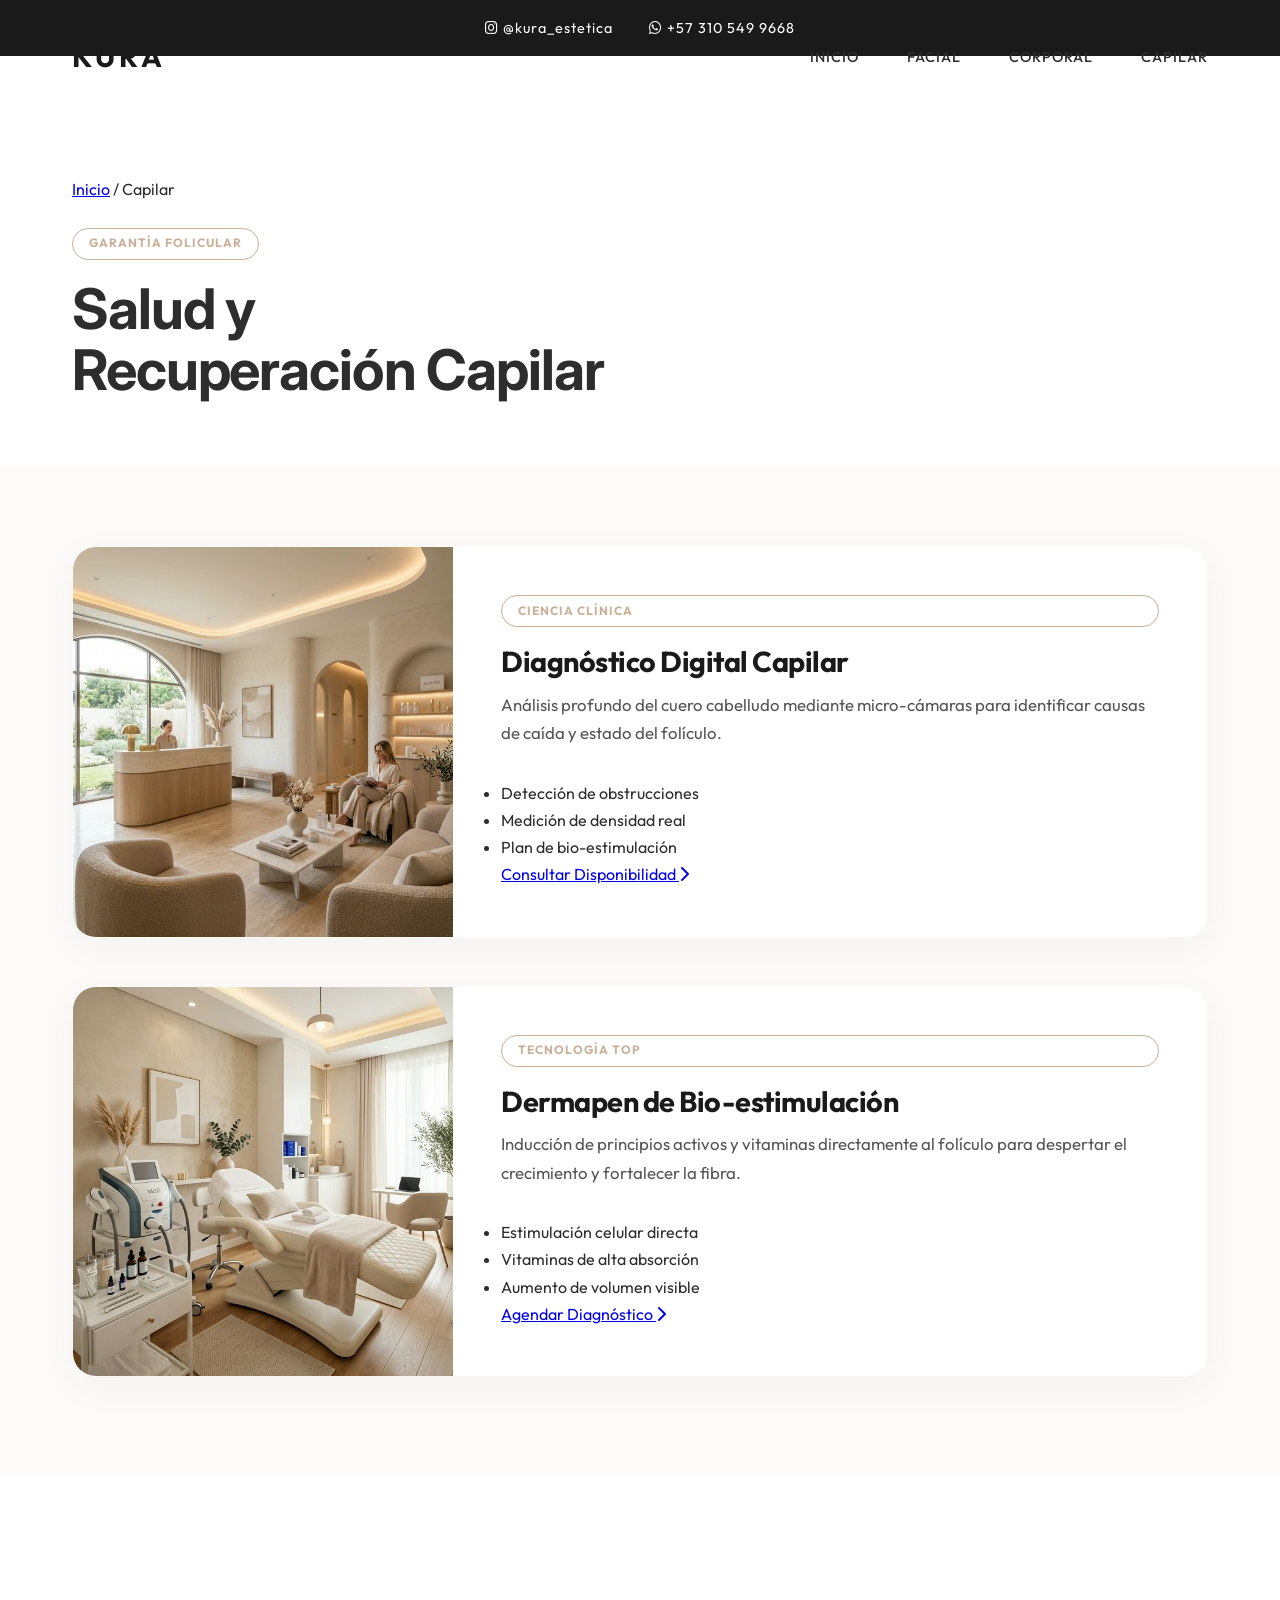
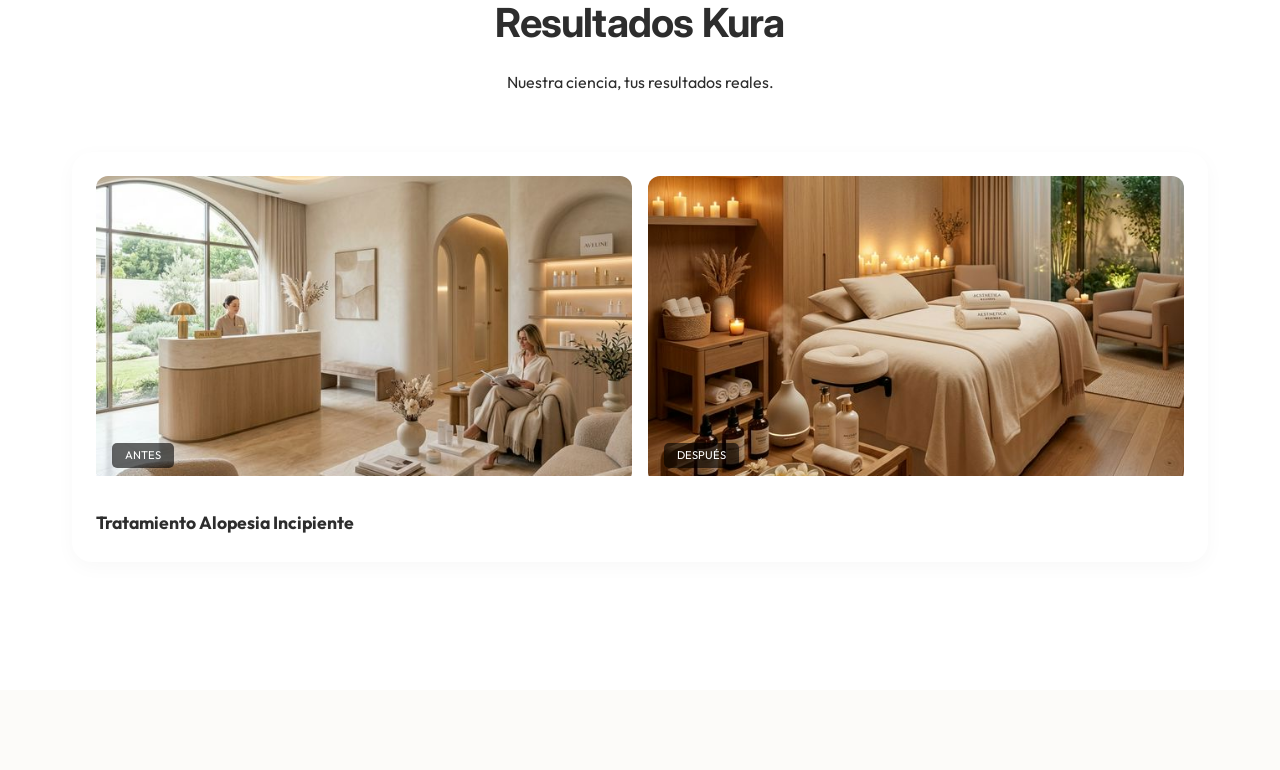
==== capilar.html @ d0b1ed59 "Link n8n webhook and clean up remaining phone numbers" ====
<!DOCTYPE html>
<html lang="es">
<head>
    <meta charset="UTF-8">
    <meta name="viewport" content="width=device-width, initial-scale=1.0">
    <title>Salud Capilar | Kura Estética Especializada</title>
    <link rel="stylesheet" href="style.css">
    <link rel="stylesheet" href="https://cdnjs.cloudflare.com/ajax/libs/font-awesome/6.4.0/css/all.min.css">
    <link href="https://fonts.googleapis.com/css2?family=Inter:wght@300;400;600;700&family=Outfit:wght@300;400;600;700&display=swap" rel="stylesheet">
</head>
<body style="background-color: #fcfbf9; padding-bottom: 80px;">

    <!-- Canales Digitales Social Bar -->
    <div class="social-bar">
        <div class="container">
            <a href="#"><i class="fab fa-instagram"></i> @kura_estetica</a>
            <a href="https://wa.me/573105499668"><i class="fab fa-whatsapp"></i> +57 310 549 9668</a>
        </div>
    </div>

    <!-- Header -->
    <header id="header">
        <div class="container">
            <nav>
                <a href="index.html" class="logo">KURA</a>
                <ul class="nav-links">
                    <li><a href="index.html">Inicio</a></li>
                    <li><a href="facial.html">Facial</a></li>
                    <li><a href="corporal.html">Corporal</a></li>
                    <li><a href="capilar.html" class="active">Capilar</a></li>
                </ul>
            </nav>
        </div>
    </header>

    <!-- Hero Compact -->
    <section class="hero-service" style="padding: 120px 0 40px; background: white;">
        <div class="container">
            <div class="breadcrumbs">
                <a href="index.html">Inicio</a> <span>/</span> Capilar
            </div>
            <div class="reveal" style="margin-top: 1.5rem;">
                <span class="expert-tag">Garantía Folicular</span>
                <h1>Salud y <br><span>Recuperación Capilar</span></h1>
            </div>
        </div>
    </section>

    <!-- Modern Card Grid v4 -->
    <section style="padding-top: 2rem;">
        <div class="container">
            <div class="treatment-grid">
                
                <!-- Treatment 1 -->
                <div class="treatment-card-v4 reveal">
                    <div class="card-img-side">
                        <img src="hero.png" alt="Diagnóstico Digital">
                    </div>
                    <div class="card-info-side">
                        <span class="expert-tag">Ciencia Clínica</span>
                        <h4>Diagnóstico Digital Capilar</h4>
                        <p>Análisis profundo del cuero cabelludo mediante micro-cámaras para identificar causas de caída y estado del folículo.</p>
                        <ul class="treatment-features">
                            <li>Detección de obstrucciones</li>
                            <li>Medición de densidad real</li>
                            <li>Plan de bio-estimulación</li>
                        </ul>
                        <div class="card-footer-v2">
                            <a href="https://wa.me/573228966569?text=Quiero%20info%20de%20Diagnóstico%20Capilar" class="btn-card-action">Consultar Disponibilidad <i class="fas fa-chevron-right"></i></a>
                        </div>
                    </div>
                </div>

                <!-- Treatment 2 -->
                <div class="treatment-card-v4 reveal">
                    <div class="card-img-side">
                        <img src="treatment.png" alt="Dermapen Capilar">
                    </div>
                    <div class="card-info-side">
                        <span class="expert-tag">Tecnología Top</span>
                        <h4>Dermapen de Bio-estimulación</h4>
                        <p>Inducción de principios activos y vitaminas directamente al folículo para despertar el crecimiento y fortalecer la fibra.</p>
                        <ul class="treatment-features">
                            <li>Estimulación celular directa</li>
                            <li>Vitaminas de alta absorción</li>
                            <li>Aumento de volumen visible</li>
                        </ul>
                        <div class="card-footer-v2">
                            <a href="https://wa.me/573105499668?text=Quiero%20info%20de%20Recuperación%20Capilar" class="btn-card-action">Agendar Diagnóstico <i class="fas fa-chevron-right"></i></a>
                        </div>
                    </div>
                </div>

            </div>
        </div>
    </section>

    <!-- Before & After Gallery -->
    <section class="ba-section">
        <div class="container">
            <div class="section-header reveal">
                <h2 class="section-title">Resultados <span>Kura</span></h2>
                <p>Nuestra ciencia, tus resultados reales.</p>
            </div>
            <div class="ba-grid">
                <div class="ba-card reveal">
                    <div class="ba-images">
                        <div class="ba-img">
                            <img src="hero.png" alt="Antes">
                            <span class="ba-label">Antes</span>
                        </div>
                        <div class="ba-img">
                            <img src="spa.png" alt="Después">
                            <span class="ba-label">Después</span>
                        </div>
                    </div>
                    <h5 style="margin-top: 1.5rem; font-size: 1.1rem;">Tratamiento Alopesia Incipiente</h5>
                </div>
            </div>
        </div>
    </section>

    <!-- Sticky Mobile Bar -->
    <div class="sticky-contact-bar">
            <a href="https://wa.me/573105499668" class="sticky-btn wa">
                <i class="fab fa-whatsapp"></i> WhatsApp
            </a>
            <a href="tel:+573105499668" class="sticky-btn call">
                <i class="fas fa-phone"></i> Llamar
            </a>
    </div>

    <script src="main.js"></script>
</body>
</html>
---- style.css ----
/* Premium Typography & Colors */
:root {
    --primary-color: #1a1a1a;
    --secondary-color: #C9B097; /* Elegant Nude */
    --secondary-light: #E5D1B8;
    --accent-color: #fcf9f6;
    --text-color: #2D2D2D;
    --text-light: #7A7A7A;
    --bg-color: #ffffff;
    --section-bg: #FAF7F2;
    --gradient: linear-gradient(135deg, #C9B097 0%, #A68B6F 100%);
    --transition: all 0.4s cubic-bezier(0.165, 0.84, 0.44, 1);
    --border-radius: 20px;
    --container-width: 1200px;
}

* {
    margin: 0;
    padding: 0;
    box-sizing: border-box;
}

html {
    scroll-behavior: smooth;
}

body {
    font-family: 'Outfit', sans-serif;
    color: var(--text-color);
    line-height: 1.7;
    background-color: var(--bg-color);
    overflow-x: hidden;
    -webkit-font-smoothing: antialiased;
}

/* Typography */
h1, h2, h3, h4 {
    font-family: 'Inter', sans-serif;
    font-weight: 700;
    line-height: 1.1;
    margin-bottom: 1.5rem;
    letter-spacing: -0.02em;
}

.container {
    max-width: var(--container-width);
    margin: 0 auto;
    padding: 0 2rem;
}

/* Header Glassmorphism */
header {
    position: fixed;
    top: 0;
    left: 0;
    width: 100%;
    z-index: 1000;
    background: transparent;
    transition: var(--transition);
    padding: 2rem 0;
}

header.scrolled {
    background: rgba(255, 255, 255, 0.8);
    backdrop-filter: blur(15px);
    padding: 1rem 0;
    box-shadow: 0 10px 30px rgba(0, 0, 0, 0.03);
}

nav {
    display: flex;
    justify-content: space-between;
    align-items: center;
}

.logo {
    font-size: 1.8rem;
    font-weight: 700;
    text-decoration: none;
    color: var(--primary-color);
    letter-spacing: 4px;
    text-transform: uppercase;
}

.nav-links {
    display: flex;
    gap: 3rem;
    list-style: none;
}

.nav-links a {
    text-decoration: none;
    color: var(--text-color);
    font-weight: 500;
    font-size: 0.9rem;
    text-transform: uppercase;
    letter-spacing: 1px;
    transition: var(--transition);
}

.nav-links a:hover {
    color: var(--secondary-color);
}

/* Premium Buttons */
.btn {
    display: inline-block;
    padding: 1.2rem 2.8rem;
    border-radius: 50px;
    text-decoration: none;
    font-weight: 600;
    transition: var(--transition);
    cursor: pointer;
    border: none;
    font-size: 0.9rem;
    text-transform: uppercase;
    letter-spacing: 1px;
}

.btn-primary {
    background: var(--primary-color);
    color: white;
    box-shadow: 0 15px 30px rgba(0,0,0,0.1);
}

.btn-primary:hover {
    transform: translateY(-5px);
    box-shadow: 0 20px 40px rgba(0,0,0,0.15);
    background: #000;
}

.btn-outline {
    background-color: transparent;
    color: white;
    border: 1px solid rgba(255,255,255,0.4);
    backdrop-filter: blur(5px);
}

.btn-outline:hover {
    background-color: white;
    color: var(--primary-color);
    transform: translateY(-5px);
}

/* Hero Section */
.hero {
    height: 100vh;
    display: flex;
    align-items: center;
    position: relative;
    background: linear-gradient(rgba(0,0,0,0.5), rgba(0,0,0,0.3)), url('hero.png');
    background-size: cover;
    background-position: center;
    color: white;
    text-align: center;
}

.hero-content {
    max-width: 1000px;
    margin: 0 auto;
}

.hero h1 {
    font-size: 5rem;
    margin-bottom: 2rem;
}

.hero h1 span {
    color: var(--secondary-color);
    font-style: italic;
    font-weight: 300;
}

.hero p {
    font-size: 1.4rem;
    margin-bottom: 3rem;
    font-weight: 300;
    max-width: 700px;
    margin-left: auto;
    margin-right: auto;
}

.hero-btns {
    display: flex;
    gap: 1.5rem;
    justify-content: center;
}

/* Sections */
section {
    padding: 140px 0;
}

.section-header {
    text-align: center;
    max-width: 700px;
    margin: 0 auto 5rem;
}

.subtitle {
    color: var(--secondary-color);
    text-transform: uppercase;
    letter-spacing: 4px;
    font-weight: 700;
    font-size: 0.8rem;
    display: block;
    margin-bottom: 1rem;
}

.section-title {
    font-size: 3rem;
    margin-bottom: 1.5rem;
}

/* Services Grid Premium */
.services-grid {
    display: grid;
    grid-template-columns: repeat(auto-fit, minmax(320px, 1fr));
    gap: 3rem;
}

.service-card {
    background: white;
    padding: 4rem 3rem;
    border-radius: var(--border-radius);
    transition: var(--transition);
    border: 1px solid rgba(0,0,0,0.03);
    text-align: center;
    position: relative;
    overflow: hidden;
}

.service-card::before {
    content: '';
    position: absolute;
    top: 0; left: 0; width: 100%; height: 4px;
    background: var(--gradient);
    opacity: 0;
    transition: var(--transition);
}

.service-card:hover {
    transform: translateY(-15px);
    box-shadow: 0 40px 80px rgba(0, 0, 0, 0.06);
}

.service-card:hover::before {
    opacity: 1;
}

.service-card i {
    font-size: 3rem;
    background: var(--gradient);
    -webkit-background-clip: text;
    background-clip: text;
    -webkit-text-fill-color: transparent;
    margin-bottom: 2rem;
    display: inline-block;
}

/* WhatsApp Float Premium */
.whatsapp-float {
    position: fixed;
    bottom: 40px;
    right: 40px;
    background: #25d366;
    color: white;
    width: 65px;
    height: 65px;
    border-radius: 50%;
    display: flex;
    justify-content: center;
    align-items: center;
    font-size: 32px;
    box-shadow: 0 20px 40px rgba(37, 211, 102, 0.4);
    z-index: 1000;
    transition: var(--transition);
    cursor: pointer;
}

.whatsapp-float:hover {
    transform: scale(1.1) rotate(10deg);
}

#whatsapp-popup {
    border: none !important;
    box-shadow: 0 30px 60px rgba(0,0,0,0.15) !important;
    animation: fadeIn 0.3s ease-out;
}

@keyframes fadeIn {
    from { opacity: 0; transform: translateY(20px); }
    to { opacity: 1; transform: translateY(0); }
}

/* Responsive */
/* Carousel Section */
.carousel-container {
    padding: 80px 0;
    overflow: hidden;
}

.carousel-track {
    display: flex;
    transition: transform 0.5s ease-in-out;
    gap: 20px;
}

.carousel-slide {
    min-width: calc(50% - 10px);
    height: 400px;
}

.carousel-slide img {
    width: 100%;
    height: 100%;
    object-fit: cover;
    border-radius: var(--border-radius);
    box-shadow: 0 10px 30px rgba(0,0,0,0.1);
}

.carousel-controls {
    display: flex;
    justify-content: center;
    gap: 1rem;
    margin-top: 2rem;
}

.carousel-btn {
    background: var(--primary-color);
    color: white;
    width: 50px;
    height: 50px;
    border-radius: 50%;
    display: flex;
    justify-content: center;
    align-items: center;
    cursor: pointer;
    transition: var(--transition);
}

.carousel-btn:hover {
    background: var(--secondary-color);
    transform: scale(1.1);
}

/* Detailed Services Expansion */
.detailed-services-list {
    margin-top: 4rem;
}

.service-detail-block {
    margin-bottom: 6rem;
}

.service-detail-header {
    display: flex;
    align-items: center;
    gap: 1.5rem;
    margin-bottom: 2rem;
}

.service-detail-header h3 {
    font-size: 2rem;
    margin-bottom: 0;
}

.service-info-grid {
    display: grid;
    grid-template-columns: repeat(auto-fit, minmax(280px, 1fr));
    gap: 2rem;
}

.info-item {
    background: white;
    padding: 2.5rem;
    border-radius: var(--border-radius);
    border: 1px solid rgba(0,0,0,0.05);
}

.info-item h4 {
    color: var(--secondary-color);
    margin-bottom: 1rem;
}

.info-item ul {
    list-style: none;
    font-size: 0.95rem;
}

.info-item ul li {
    margin-bottom: 0.8rem;
    padding-left: 1.5rem;
    position: relative;
}

.info-item ul li::before {
    content: '•';
    color: var(--secondary-color);
    position: absolute;
    left: 0;
    font-weight: bold;
}

/* Location Section */
.location-wrapper {
    display: flex;
    gap: 4rem;
    align-items: center;
    flex-wrap: wrap;
}

.map-container {
    flex: 1.5;
    min-width: 350px;
    height: 450px;
    border-radius: var(--border-radius);
    overflow: hidden;
    box-shadow: 0 20px 40px rgba(0,0,0,0.05);
}

.location-info {
    flex: 1;
    min-width: 300px;
}

.location-item {
    margin-bottom: 2.5rem;
}

.location-item i {
    font-size: 1.5rem;
    color: var(--secondary-color);
    margin-bottom: 1rem;
}

/* Premium Conversion Cards */
.services-grid {
    display: grid;
    grid-template-columns: repeat(auto-fit, minmax(300px, 1fr));
    gap: 2rem;
    margin-top: 3rem;
}

.service-card-premium {
    position: relative;
    height: 450px;
    border-radius: var(--border-radius);
    overflow: hidden;
    background-size: cover;
    background-position: center;
    display: flex;
    flex-direction: column;
    justify-content: flex-end;
    padding: 2.5rem;
    text-decoration: none;
    color: white;
    transition: var(--transition);
    box-shadow: 0 10px 30px rgba(0,0,0,0.1);
}

.service-card-premium:hover {
    transform: translateY(-10px);
    box-shadow: 0 20px 40px rgba(0,0,0,0.2);
}

.service-card-premium::before {
    content: '';
    position: absolute;
    top: 0;
    left: 0;
    width: 100%;
    height: 100%;
    background: linear-gradient(to bottom, transparent 0%, rgba(0,0,0,0.8) 100%);
    z-index: 1;
    transition: var(--transition);
}

.service-card-premium:hover::before {
    background: linear-gradient(to bottom, rgba(0,0,0,0.2) 0%, rgba(0,0,0,0.9) 100%);
}

.card-badge {
    position: absolute;
    top: 1.5rem;
    right: 1.5rem;
    background: rgba(255, 255, 255, 0.2);
    backdrop-filter: blur(10px);
    padding: 0.4rem 1rem;
    border-radius: 50px;
    font-size: 0.7rem;
    font-weight: 700;
    letter-spacing: 1px;
    z-index: 2;
    border: 1px solid rgba(255,255,255,0.3);
}

.card-content-premium {
    position: relative;
    z-index: 2;
    transition: var(--transition);
}

.card-content-premium i {
    font-size: 2.5rem;
    margin-bottom: 1.5rem;
    color: var(--secondary-color);
    display: block;
}

.card-content-premium h3 {
    font-size: 1.8rem;
    margin-bottom: 0.8rem;
    font-family: 'Outfit', sans-serif;
}

.card-content-premium p {
    font-size: 1rem;
    opacity: 0.9;
    margin-bottom: 2rem;
    line-height: 1.4;
}

.btn-card {
    display: inline-flex;
    align-items: center;
    gap: 0.5rem;
    font-weight: 600;
    font-size: 0.9rem;
    text-transform: uppercase;
    letter-spacing: 1px;
}

.btn-card i {
    font-size: 0.8rem;
    margin-bottom: 0;
    transition: var(--transition);
}

.service-card-premium:hover .btn-card i {
    transform: translateX(5px);
}

/* Expert Edition: Treatment Card V4 (Side-by-Side Professional) */
.treatment-grid {
    display: flex;
    flex-direction: column;
    gap: 3rem;
    margin-top: 3rem;
}

.treatment-card-v4 {
    display: flex;
    background: white;
    border-radius: 24px;
    overflow: hidden;
    box-shadow: 0 10px 40px rgba(0,0,0,0.04);
    transition: all 0.5s cubic-bezier(0.165, 0.84, 0.44, 1);
    min-height: 320px;
    border: 1px solid rgba(0,0,0,0.02);
}

.treatment-card-v4:hover {
    transform: scale(1.02);
    box-shadow: 0 30px 60px rgba(0,0,0,0.08);
}

.card-img-side {
    flex: 0 0 380px;
    position: relative;
    overflow: hidden;
}

.card-img-side img {
    width: 100%;
    height: 100%;
    object-fit: cover;
}

.card-info-side {
    flex: 1;
    padding: 3rem;
    display: flex;
    flex-direction: column;
    justify-content: center;
}

.card-info-side h4 {
    font-size: 1.8rem;
    margin-bottom: 0.8rem;
    color: var(--primary-color);
    font-family: 'Outfit', sans-serif;
    letter-spacing: -0.5px;
}

.card-info-side p {
    font-size: 1.05rem;
    color: #555;
    line-height: 1.7;
    margin-bottom: 2rem;
}

.expert-tag {
    display: inline-block;
    padding: 0.3rem 1rem;
    background: var(--bg-color);
    border: 1px solid var(--secondary-color);
    color: var(--secondary-color);
    border-radius: 50px;
    font-size: 0.75rem;
    font-weight: 700;
    margin-bottom: 1.2rem;
    text-transform: uppercase;
    letter-spacing: 1px;
}

/* Sticky Mobile Contact Bar */
.sticky-contact-bar {
    position: fixed;
    bottom: 0;
    left: 0;
    width: 100%;
    background: rgba(255, 255, 255, 0.95);
    backdrop-filter: blur(15px);
    display: none; /* Mobile only */
    padding: 1rem 1.5rem;
    box-shadow: 0 -5px 20px rgba(0,0,0,0.1);
    z-index: 1000;
    border-top: 1px solid rgba(0,0,0,0.05);
}

@media (max-width: 768px) {
    .sticky-contact-bar {
        display: flex;
        justify-content: space-between;
        gap: 1rem;
    }
    .treatment-card-v4 {
        flex-direction: column;
    }
    .card-img-side {
        flex: 0 0 250px;
    }
}

.sticky-btn {
    flex: 1;
    padding: 0.8rem;
    border-radius: 12px;
    text-align: center;
    text-decoration: none;
    font-weight: 700;
    font-size: 0.9rem;
    display: flex;
    align-items: center;
    justify-content: center;
    gap: 0.5rem;
}

.sticky-btn.wa {
    background: #25D366;
    color: white;
}

.sticky-btn.call {
    background: var(--primary-color);
    color: white;
}

/* Before & After Boutique Gallery */
.ba-section {
    padding: 8rem 0;
    background: var(--bg-color);
}

.ba-grid {
    display: grid;
    grid-template-columns: repeat(auto-fit, minmax(400px, 1fr));
    gap: 4rem;
}

.ba-card {
    background: white;
    padding: 1.5rem;
    border-radius: 20px;
    box-shadow: 0 5px 20px rgba(0,0,0,0.03);
}

.ba-images {
    display: flex;
    gap: 1rem;
}

.ba-img {
    flex: 1;
    position: relative;
    border-radius: 12px;
    overflow: hidden;
}

.ba-img img {
    width: 100%;
    height: 300px;
    object-fit: cover;
}

.ba-label {
    position: absolute;
    bottom: 1rem;
    left: 1rem;
    background: rgba(0,0,0,0.6);
    color: white;
    padding: 0.2rem 0.8rem;
    font-size: 0.7rem;
    border-radius: 5px;
    text-transform: uppercase;
}

/* Global Compact Refinement */
.container {
    max-width: 1200px;
}

section {
    padding: 6rem 0; /* Reduced from 8rem */
}

.section-header {
    margin-bottom: 3.5rem; /* Reduced */
}

h1 { font-size: 3.5rem; }
h2.section-title { font-size: 2.5rem; }

/* Canales Digitales Prominence */
.social-bar {
    background: var(--primary-color);
    color: white;
    padding: 1rem 0;
    text-align: center;
    font-size: 0.9rem;
    letter-spacing: 1px;
}

.social-bar a {
    color: white;
    margin: 0 1rem;
    text-decoration: none;
    transition: var(--transition);
}

.social-bar a:hover {
    color: var(--secondary-color);
}

@media (max-width: 768px) {
    .carousel-slide {
        min-width: 100%;
    }
}

/* Responsive */
@media (max-width: 768px) {
    .hero h1 { font-size: 2.5rem; }
    .nav-links { display: none; }
    .container { padding: 0 1.5rem; }
}
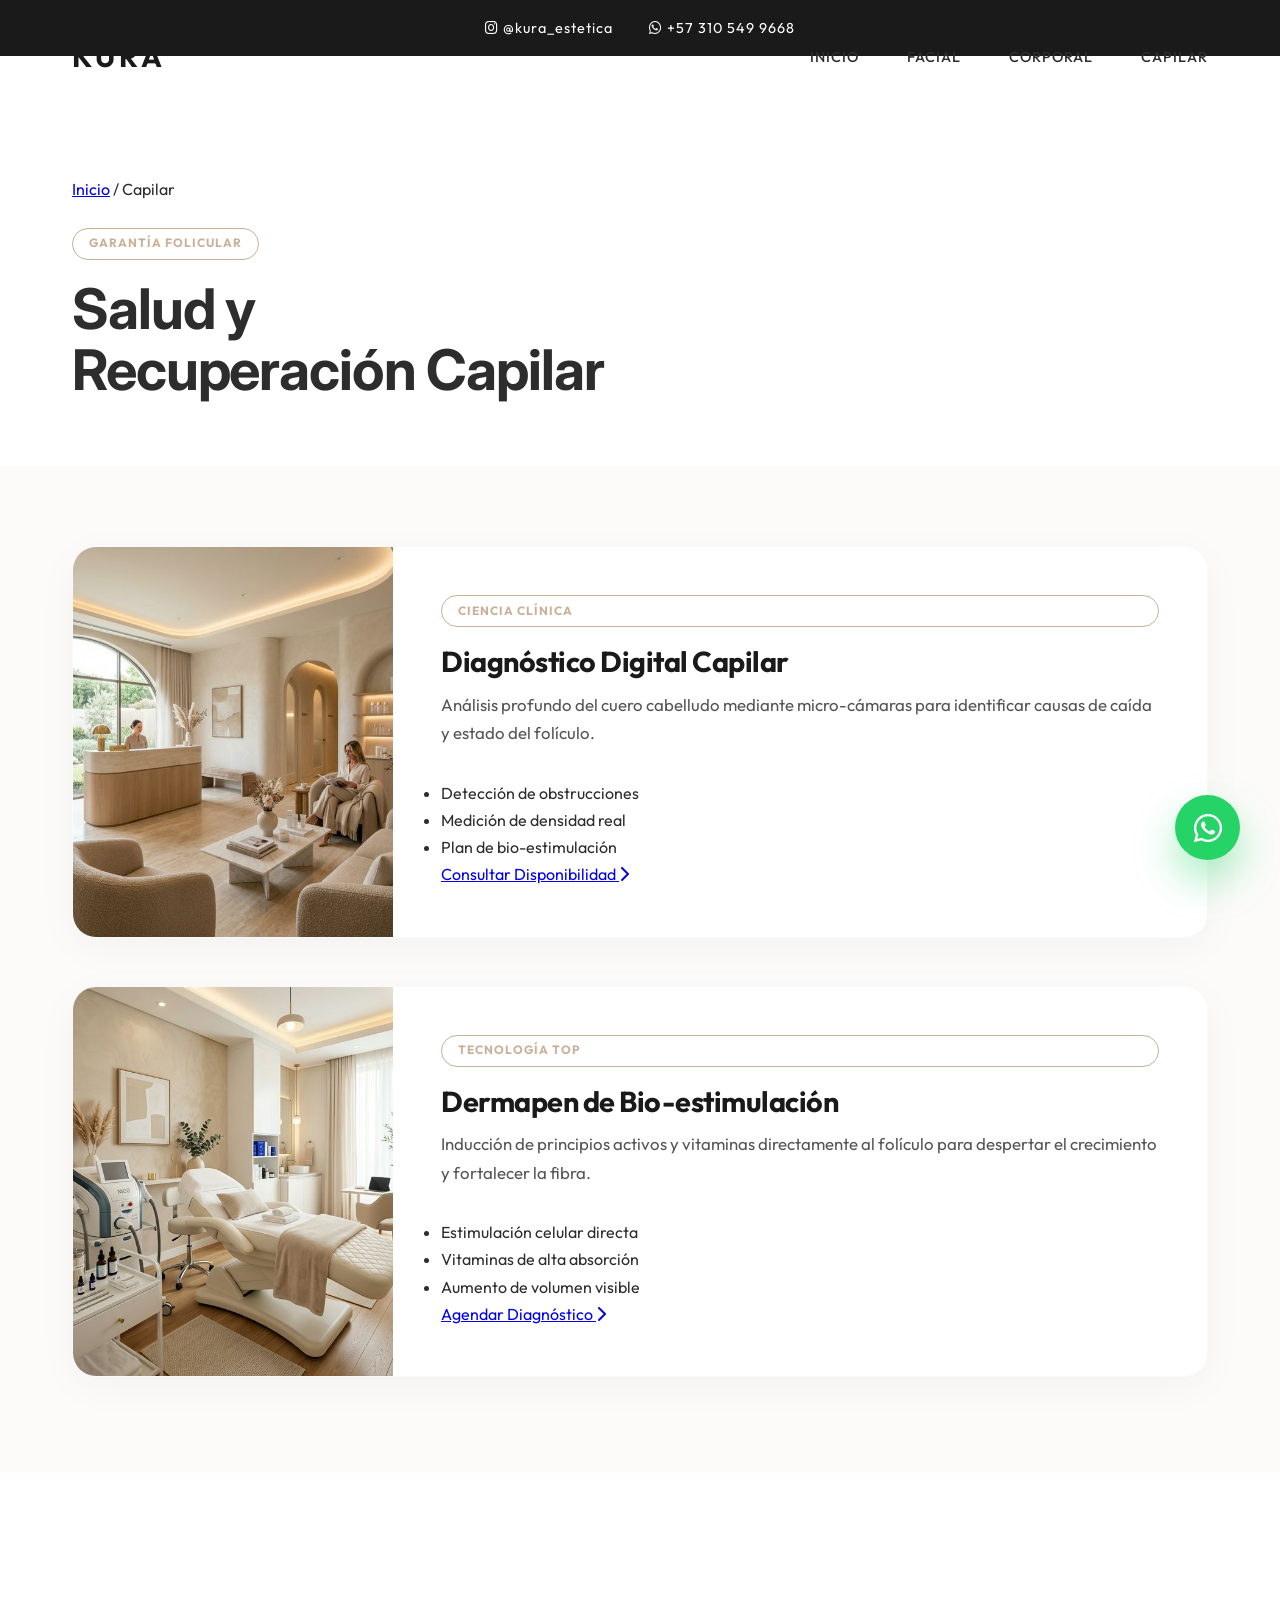
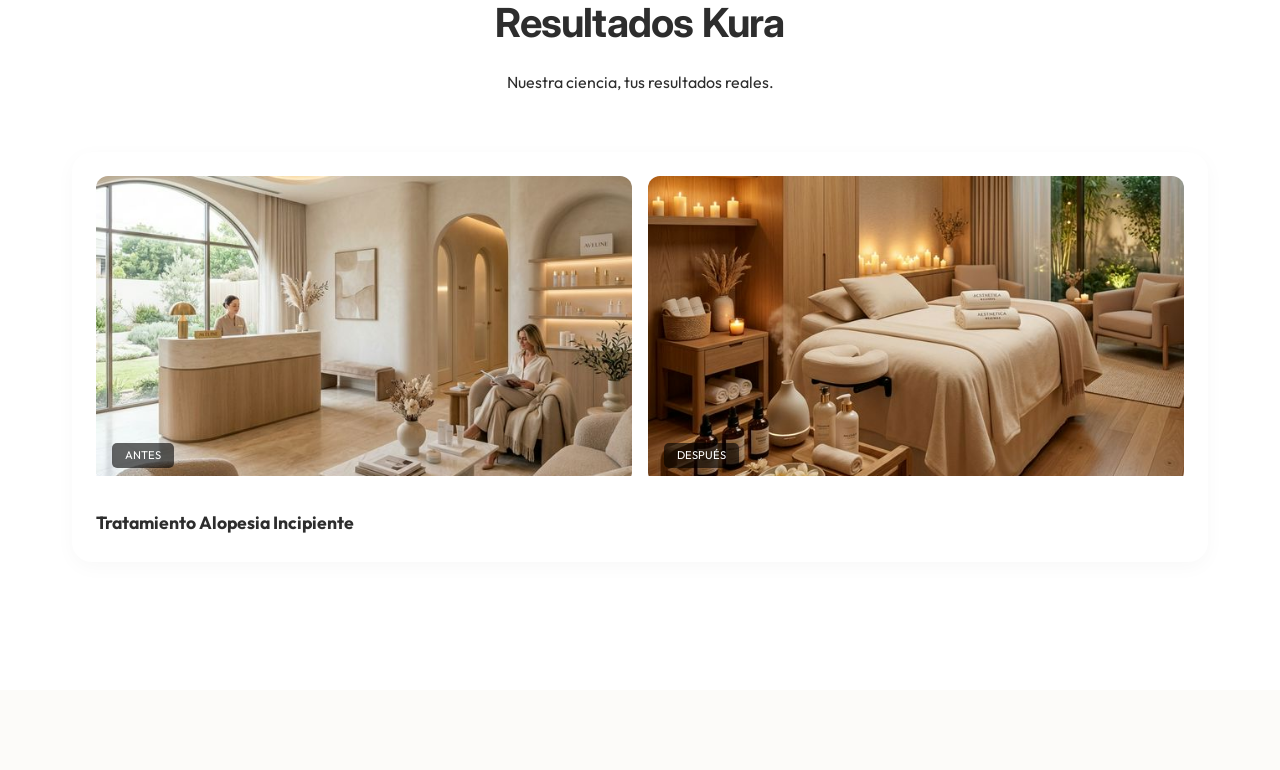
==== commit f6bec77d: "Synchronize WhatsApp widget across all service pages and final mobile adjustments" ====
--- a/capilar.html
+++ b/capilar.html
@@ -120,6 +120,21 @@
         </div>
     </section>
 
+    <!-- WhatsApp Floating Widget -->
+    <div id="whatsapp-widget" class="whatsapp-float">
+        <i class="fab fa-whatsapp"></i>
+        <div id="whatsapp-popup" style="display: none; position: absolute; bottom: 80px; right: 0; width: 300px; max-width: 90vw; background: white; color: black; border-radius: 12px; box-shadow: 0 10px 30px rgba(0,0,0,0.2); overflow: hidden; font-size: 0.9rem;">
+            <div style="background: #25d366; padding: 1.5rem; color: white;">
+                <h4 style="margin:0;">Hola, ¡bienvenido a KURA!</h4>
+                <p style="margin: 5px 0 0; font-size: 0.8rem;">¿En qué podemos ayudarte hoy?</p>
+            </div>
+            <div style="padding: 1.5rem;">
+                <p style="margin-bottom: 1.5rem;">Escríbenos y un especialista te atenderá de inmediato.</p>
+                <a href="https://wa.me/573105499668?text=Hola,%20quisiera%20más%20información%20sobre%20sus%20servicios." target="_blank" class="btn btn-primary" style="width: 100%; border-radius: 8px; font-size: 0.9rem; background: #25d366; border: none;">Chatear ahora</a>
+            </div>
+        </div>
+    </div>
+
     <!-- Sticky Mobile Bar -->
     <div class="sticky-contact-bar">
             <a href="https://wa.me/573105499668" class="sticky-btn wa">
--- a/style.css
+++ b/style.css
@@ -18,6 +18,7 @@
     margin: 0;
     padding: 0;
     box-sizing: border-box;
+    max-width: 100%;
 }
 
 html {
@@ -30,6 +31,8 @@
     line-height: 1.7;
     background-color: var(--bg-color);
     overflow-x: hidden;
+    width: 100%;
+    position: relative;
     -webkit-font-smoothing: antialiased;
 }
 
@@ -215,7 +218,7 @@
 /* Services Grid Premium */
 .services-grid {
     display: grid;
-    grid-template-columns: repeat(auto-fit, minmax(320px, 1fr));
+    grid-template-columns: repeat(auto-fit, minmax(280px, 1fr));
     gap: 3rem;
 }
 
@@ -412,7 +415,7 @@
 
 .map-container {
     flex: 1.5;
-    min-width: 350px;
+    min-width: 100%;
     height: 450px;
     border-radius: var(--border-radius);
     overflow: hidden;
@@ -566,7 +569,7 @@
 }
 
 .card-img-side {
-    flex: 0 0 380px;
+    flex: 0 0 320px;
     position: relative;
     overflow: hidden;
 }
@@ -639,7 +642,8 @@
         flex-direction: column;
     }
     .card-img-side {
-        flex: 0 0 250px;
+        flex: 0 0 auto;
+        height: 250px;
     }
 }
 
@@ -675,7 +679,7 @@
 
 .ba-grid {
     display: grid;
-    grid-template-columns: repeat(auto-fit, minmax(400px, 1fr));
+    grid-template-columns: repeat(auto-fit, minmax(300px, 1fr));
     gap: 4rem;
 }
 
@@ -759,9 +763,116 @@
     }
 }
 
-/* Responsive */
+/* Responsive Refinement */
 @media (max-width: 768px) {
-    .hero h1 { font-size: 2.5rem; }
-    .nav-links { display: none; }
-    .container { padding: 0 1.5rem; }
-}
+    .container { 
+        padding: 0 1rem; 
+        text-align: center;
+    }
+    
+    section {
+        padding: 2.5rem 0;
+    }
+
+    .hero {
+        height: 70vh;
+        padding-top: 60px;
+        background-attachment: scroll; /* Better for mobile performance */
+    }
+
+    .hero-content {
+        padding: 0 1rem;
+    }
+
+    .hero h1 { 
+        font-size: 1.8rem; 
+        margin-bottom: 0.8rem;
+        word-break: break-word;
+        text-align: center;
+    }
+
+    .hero p {
+        font-size: 1rem;
+        margin-bottom: 1.5rem;
+        text-align: center;
+    }
+
+    .hero-btns {
+        flex-direction: column;
+        gap: 1rem;
+        align-items: center;
+    }
+
+    .btn {
+        width: 100%;
+        max-width: 280px;
+        padding: 1rem 2rem;
+    }
+
+    .section-header {
+        margin-bottom: 2rem;
+        text-align: center;
+    }
+
+    .section-title {
+        font-size: 1.6rem;
+        margin-bottom: 0.5rem;
+    }
+
+    .subtitle {
+        font-size: 0.7rem;
+        letter-spacing: 2px;
+        margin-bottom: 0.2rem;
+    }
+
+    .service-card {
+        padding: 2rem 1rem;
+    }
+
+    .service-card i {
+        font-size: 2rem;
+        margin-bottom: 0.8rem;
+    }
+
+    .service-detail-block {
+        margin-bottom: 2.5rem;
+    }
+
+    .services-grid {
+        grid-template-columns: 1fr;
+        gap: 1rem;
+    }
+    
+    .ba-grid {
+        grid-template-columns: 1fr;
+        gap: 1.5rem;
+    }
+    
+    .service-info-grid {
+        grid-template-columns: 1fr;
+        gap: 0.8rem;
+    }
+
+    .info-item {
+        padding: 1.2rem;
+        text-align: left;
+    }
+
+    .map-container {
+        height: 220px;
+        min-width: 100% !important;
+    }
+
+    .carousel-slide {
+        height: 220px;
+    }
+
+    /* Hide floating bubble on mobile to avoid conflict with sticky bar */
+    .whatsapp-float {
+        display: none !important;
+    }
+
+    .nav-links { 
+        display: none; 
+    }
+}
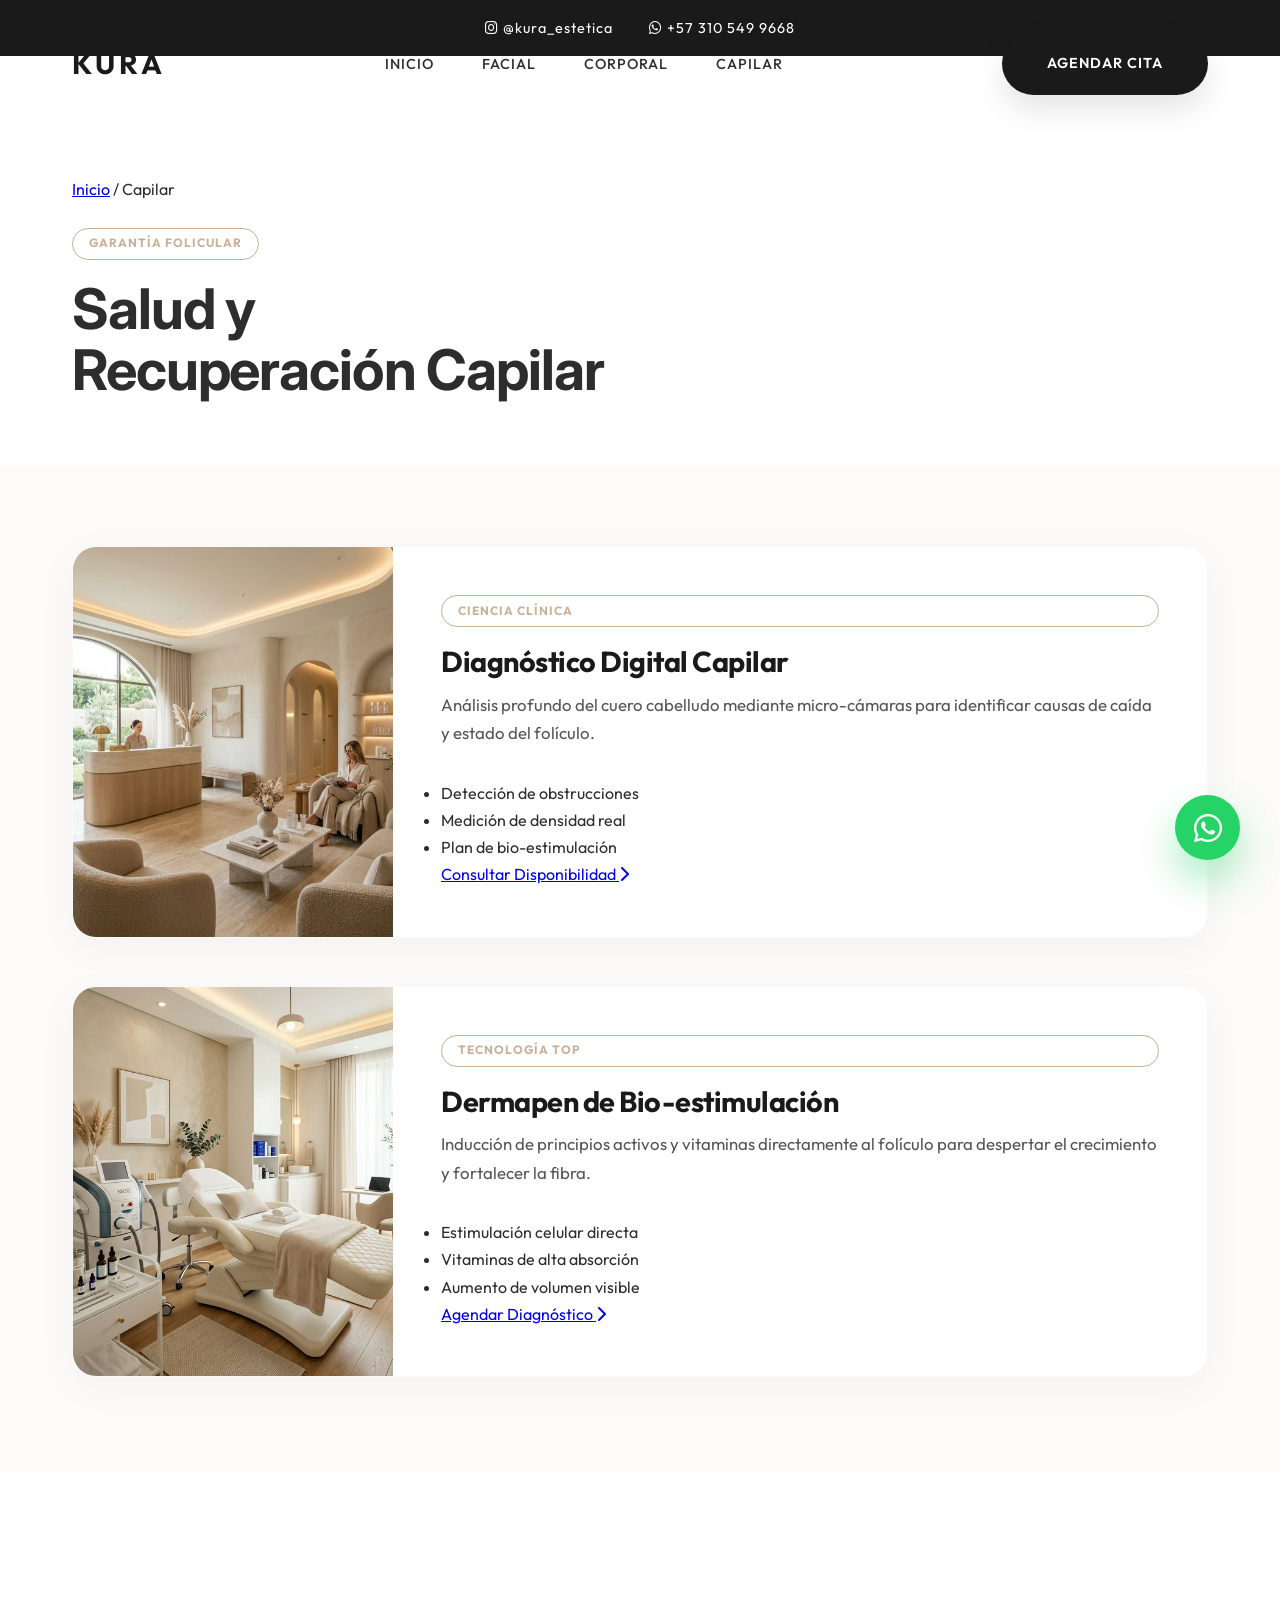
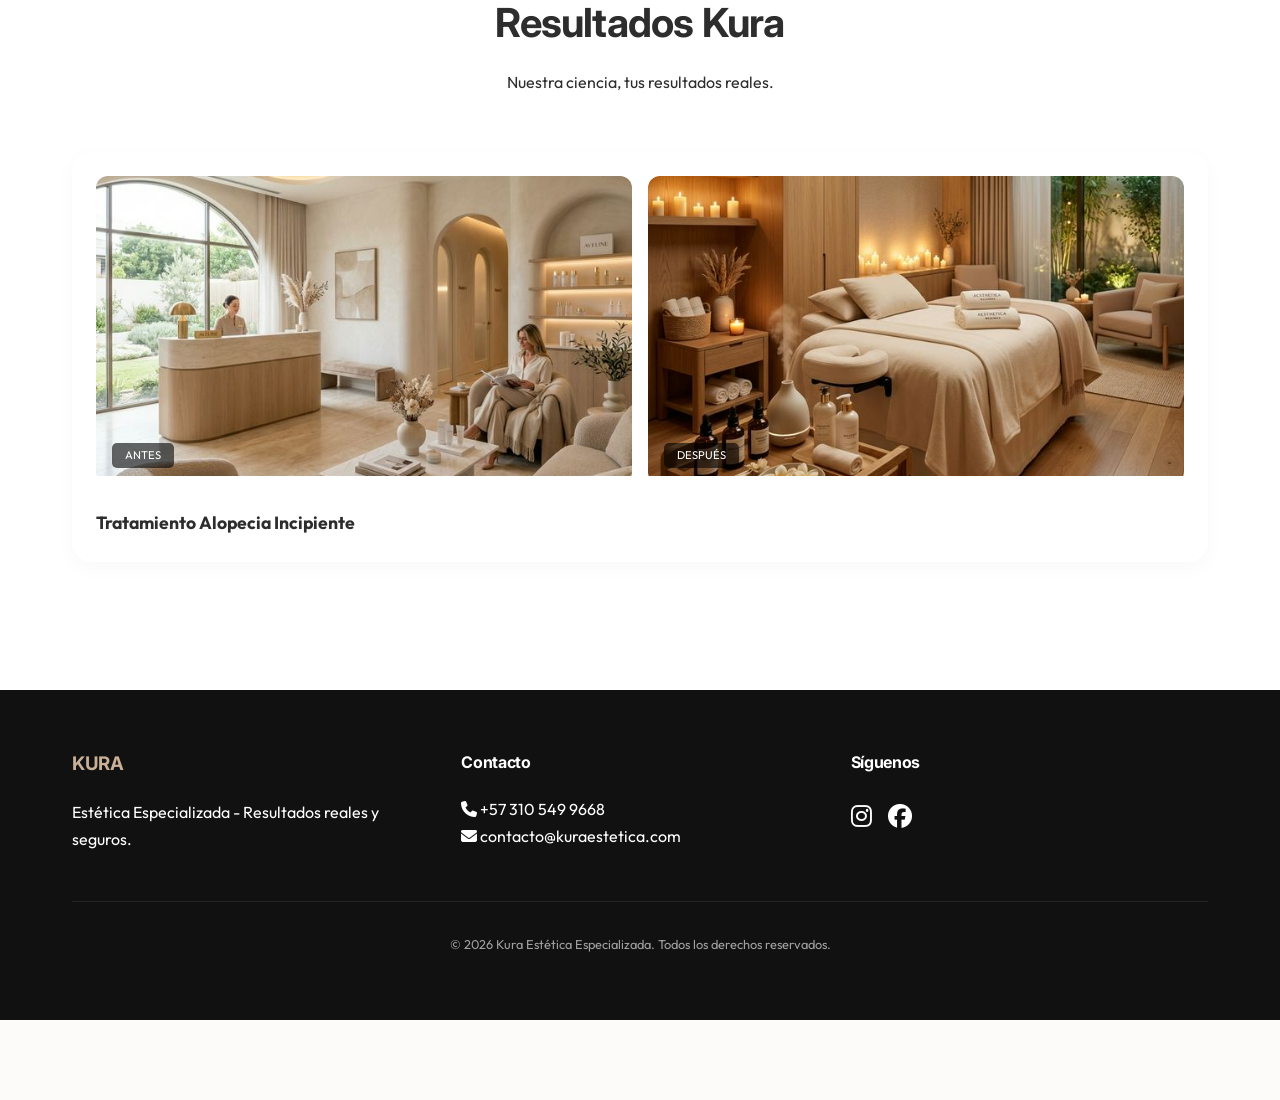
==== commit 03e84cfb: "Actualizacion de galeria y correcciones ortograficas" ====
--- a/capilar.html
+++ b/capilar.html
@@ -6,7 +6,7 @@
     <title>Salud Capilar | Kura Estética Especializada</title>
     <link rel="stylesheet" href="style.css">
     <link rel="stylesheet" href="https://cdnjs.cloudflare.com/ajax/libs/font-awesome/6.4.0/css/all.min.css">
-    <link href="https://fonts.googleapis.com/css2?family=Inter:wght@300;400;600;700&family=Outfit:wght@300;400;600;700&display=swap" rel="stylesheet">
+    <link href="https://fonts.googleapis.com/css2?family=Inter:wght@300;400;600;700&amp;family=Outfit:wght@300;400;600;700&amp;display=swap" rel="stylesheet">
 </head>
 <body style="background-color: #fcfbf9; padding-bottom: 80px;">
 
@@ -29,6 +29,9 @@
                     <li><a href="corporal.html">Corporal</a></li>
                     <li><a href="capilar.html" class="active">Capilar</a></li>
                 </ul>
+                <div class="header-cta">
+                    <a href="https://wa.me/573105499668" class="btn btn-primary">Agendar Cita</a>
+                </div>
             </nav>
         </div>
     </header>
@@ -114,11 +117,38 @@
                             <span class="ba-label">Después</span>
                         </div>
                     </div>
-                    <h5 style="margin-top: 1.5rem; font-size: 1.1rem;">Tratamiento Alopesia Incipiente</h5>
+                    <h5 style="margin-top: 1.5rem; font-size: 1.1rem;">Tratamiento Alopecia Incipiente</h5>
                 </div>
             </div>
         </div>
     </section>
+
+    <!-- Footer -->
+    <footer style="background: #111; color: white; padding: 4rem 0;">
+        <div class="container">
+            <div style="display: flex; justify-content: space-between; flex-wrap: wrap; gap: 2rem;">
+                <div style="flex: 1;">
+                    <h3 style="color: var(--secondary-color);">KURA</h3>
+                    <p>Estética Especializada - Resultados reales y seguros.</p>
+                </div>
+                <div style="flex: 1;">
+                    <h4>Contacto</h4>
+                    <p><i class="fas fa-phone"></i> +57 310 549 9668</p>
+                    <p><i class="fas fa-envelope"></i> contacto@kuraestetica.com</p>
+                </div>
+                <div style="flex: 1;">
+                    <h4>Síguenos</h4>
+                    <div style="display: flex; gap: 1rem; font-size: 1.5rem;">
+                        <a href="#" style="color: white;"><i class="fab fa-instagram"></i></a>
+                        <a href="#" style="color: white;"><i class="fab fa-facebook"></i></a>
+                    </div>
+                </div>
+            </div>
+            <div style="border-top: 1px solid #333; margin-top: 3rem; padding-top: 2rem; text-align: center; font-size: 0.8rem; opacity: 0.6;">
+                &copy; 2026 Kura Estética Especializada. Todos los derechos reservados.
+            </div>
+        </div>
+    </footer>
 
     <!-- WhatsApp Floating Widget -->
     <div id="whatsapp-widget" class="whatsapp-float">
--- a/style.css
+++ b/style.css
@@ -483,20 +483,6 @@
     background: linear-gradient(to bottom, rgba(0,0,0,0.2) 0%, rgba(0,0,0,0.9) 100%);
 }
 
-.card-badge {
-    position: absolute;
-    top: 1.5rem;
-    right: 1.5rem;
-    background: rgba(255, 255, 255, 0.2);
-    backdrop-filter: blur(10px);
-    padding: 0.4rem 1rem;
-    border-radius: 50px;
-    font-size: 0.7rem;
-    font-weight: 700;
-    letter-spacing: 1px;
-    z-index: 2;
-    border: 1px solid rgba(255,255,255,0.3);
-}
 
 .card-content-premium {
     position: relative;
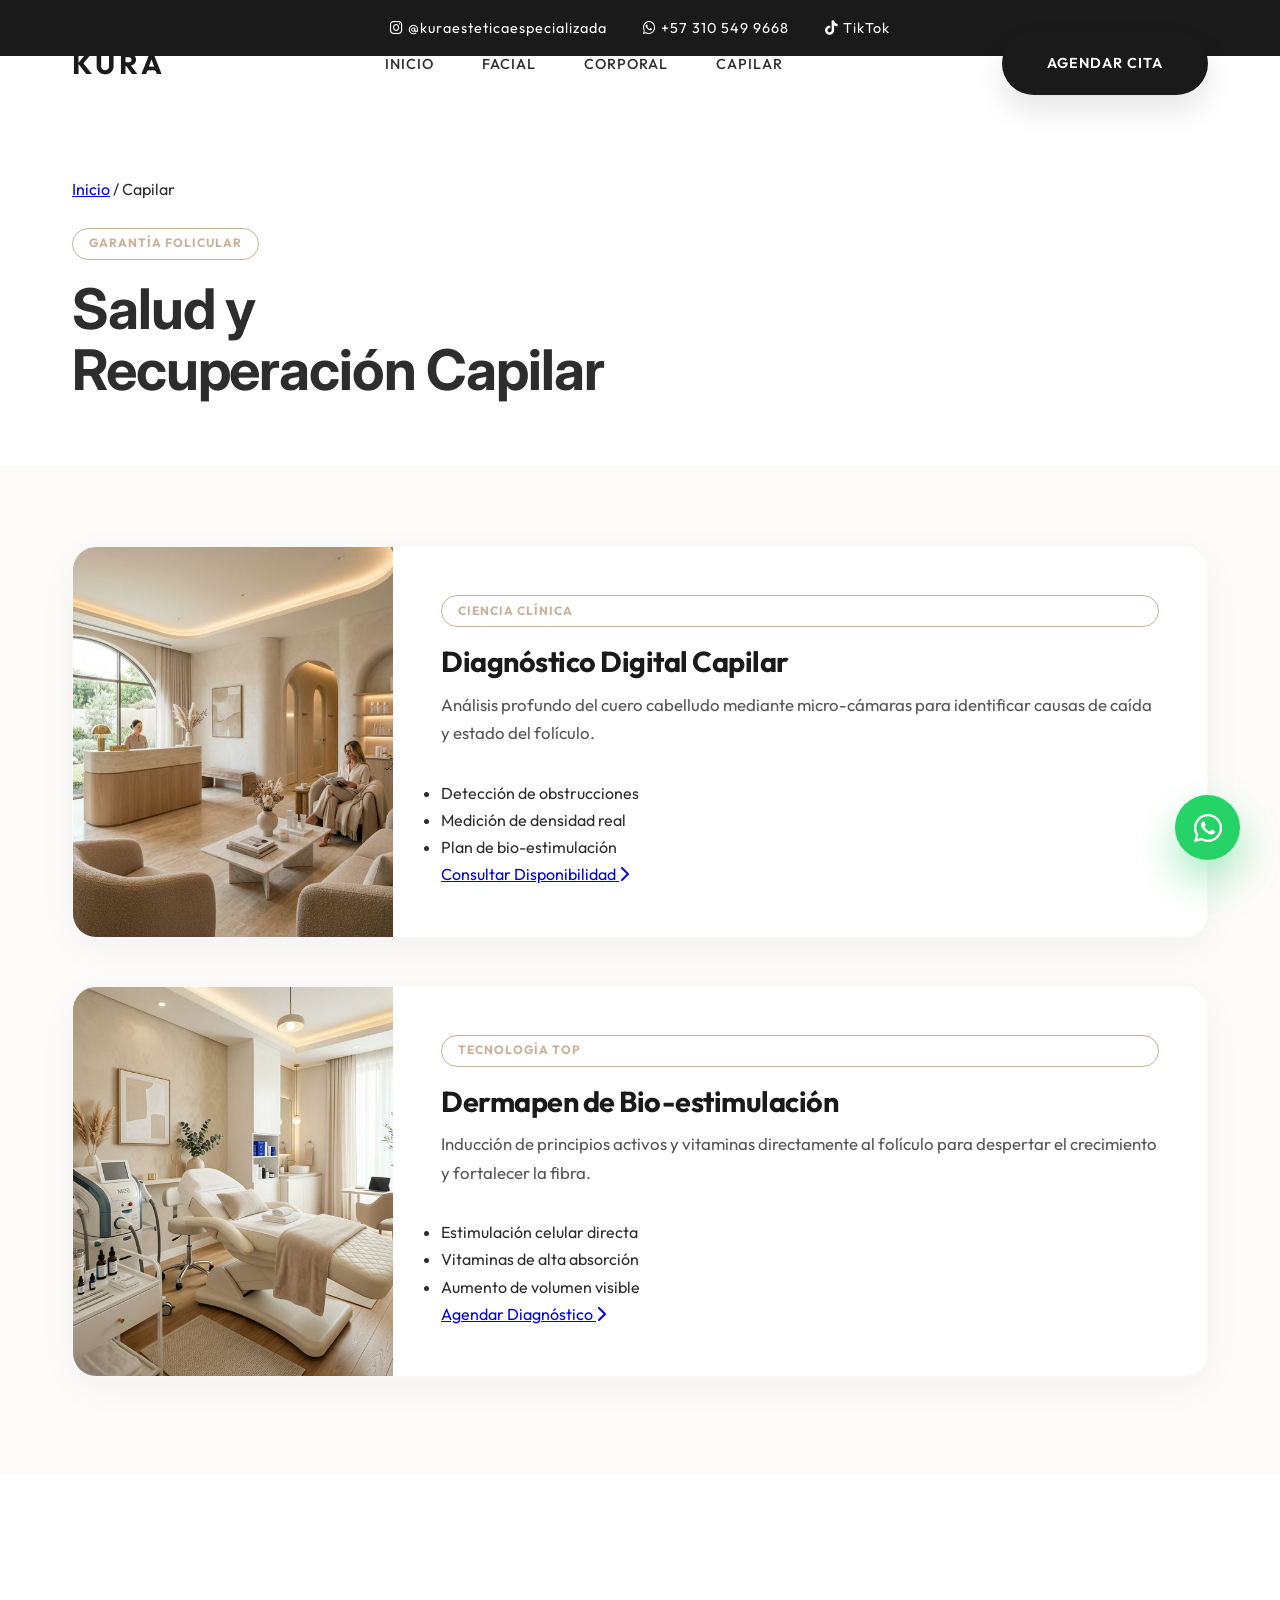
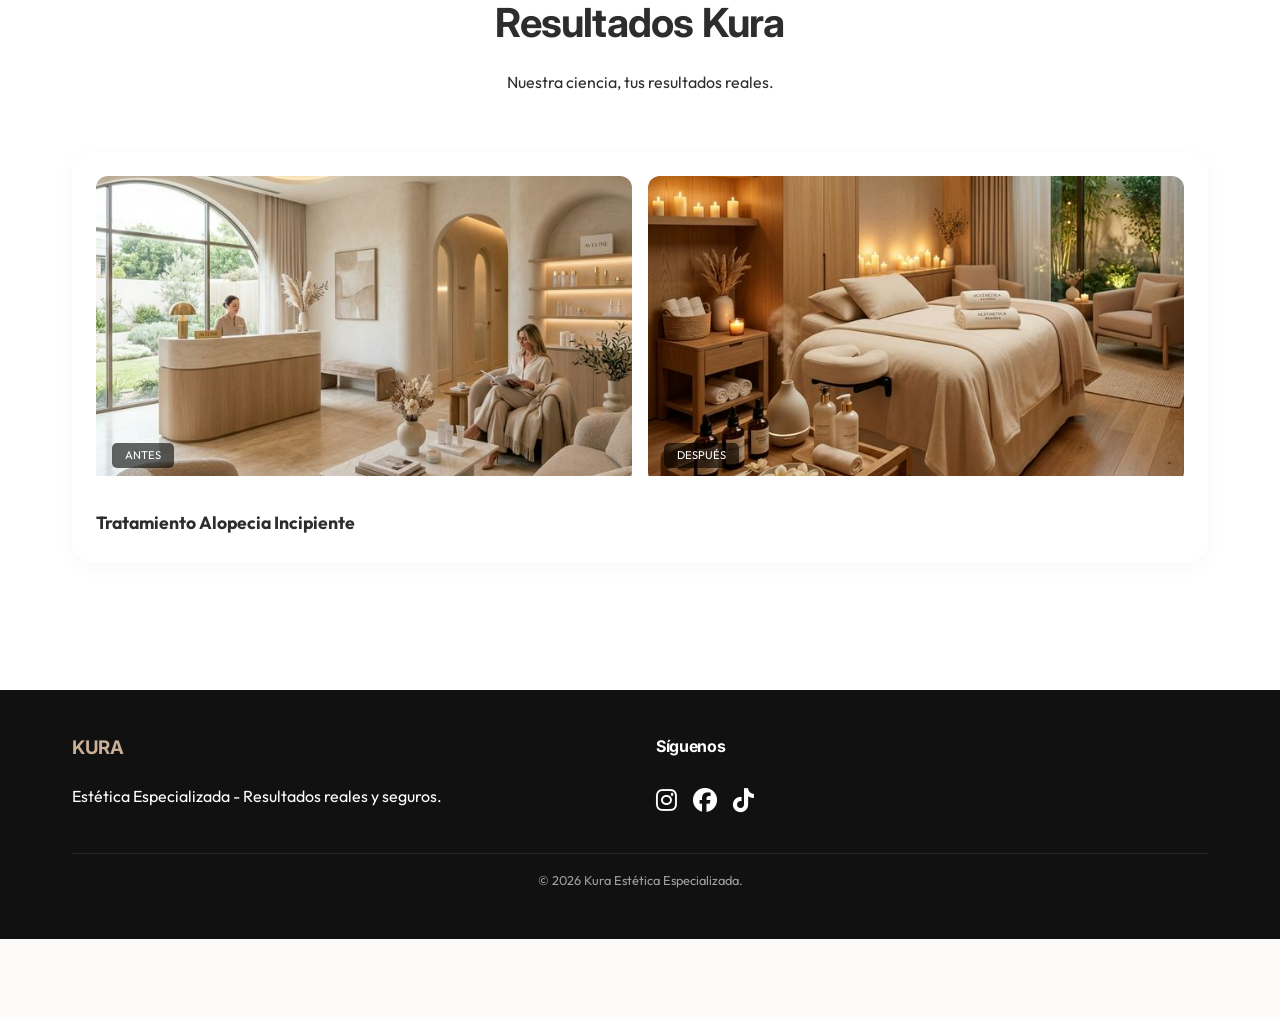
==== commit cb4e40e7: "Refinamiento UX movil, mapa de Villavicencio y redes sociales @kuraesteticaespecializada" ====
--- a/capilar.html
+++ b/capilar.html
@@ -13,8 +13,9 @@
     <!-- Canales Digitales Social Bar -->
     <div class="social-bar">
         <div class="container">
-            <a href="#"><i class="fab fa-instagram"></i> @kura_estetica</a>
+            <a href="https://www.instagram.com/kuraesteticaespecializada/" target="_blank"><i class="fab fa-instagram"></i> @kuraesteticaespecializada</a>
             <a href="https://wa.me/573105499668"><i class="fab fa-whatsapp"></i> +57 310 549 9668</a>
+            <a href="https://www.tiktok.com/@kuraesteticaespecializada" target="_blank"><i class="fab fa-tiktok"></i> TikTok</a>
         </div>
     </div>
 
@@ -123,29 +124,24 @@
         </div>
     </section>
 
-    <!-- Footer -->
-    <footer style="background: #111; color: white; padding: 4rem 0;">
+    <footer style="background: #111; color: white; padding: 3rem 0;">
         <div class="container">
             <div style="display: flex; justify-content: space-between; flex-wrap: wrap; gap: 2rem;">
-                <div style="flex: 1;">
+                <div style="flex: 1; min-width: 200px;">
                     <h3 style="color: var(--secondary-color);">KURA</h3>
                     <p>Estética Especializada - Resultados reales y seguros.</p>
                 </div>
-                <div style="flex: 1;">
-                    <h4>Contacto</h4>
-                    <p><i class="fas fa-phone"></i> +57 310 549 9668</p>
-                    <p><i class="fas fa-envelope"></i> contacto@kuraestetica.com</p>
-                </div>
-                <div style="flex: 1;">
+                <div style="flex: 1; min-width: 200px;">
                     <h4>Síguenos</h4>
                     <div style="display: flex; gap: 1rem; font-size: 1.5rem;">
-                        <a href="#" style="color: white;"><i class="fab fa-instagram"></i></a>
-                        <a href="#" style="color: white;"><i class="fab fa-facebook"></i></a>
+                        <a href="https://www.instagram.com/kuraesteticaespecializada/" style="color: white;" target="_blank"><i class="fab fa-instagram"></i></a>
+                        <a href="https://www.facebook.com/kuraesteticaespecializada/" style="color: white;" target="_blank"><i class="fab fa-facebook"></i></a>
+                        <a href="https://www.tiktok.com/@kuraesteticaespecializada" style="color: white;" target="_blank"><i class="fab fa-tiktok"></i></a>
                     </div>
                 </div>
             </div>
-            <div style="border-top: 1px solid #333; margin-top: 3rem; padding-top: 2rem; text-align: center; font-size: 0.8rem; opacity: 0.6;">
-                &copy; 2026 Kura Estética Especializada. Todos los derechos reservados.
+            <div style="border-top: 1px solid #333; margin-top: 2rem; padding-top: 1rem; text-align: center; font-size: 0.8rem; opacity: 0.6;">
+                &copy; 2026 Kura Estética Especializada.
             </div>
         </div>
     </footer>
--- a/style.css
+++ b/style.css
@@ -165,7 +165,7 @@
 
 .hero h1 {
     font-size: 5rem;
-    margin-bottom: 2rem;
+    margin-bottom: 1.5rem;
 }
 
 .hero h1 span {
@@ -191,13 +191,13 @@
 
 /* Sections */
 section {
-    padding: 140px 0;
+    padding: 80px 0;
 }
 
 .section-header {
     text-align: center;
     max-width: 700px;
-    margin: 0 auto 5rem;
+    margin: 0 auto 3rem;
 }
 
 .subtitle {
@@ -757,42 +757,7 @@
     }
     
     section {
-        padding: 2.5rem 0;
-    }
-
-    .hero {
-        height: 70vh;
-        padding-top: 60px;
-        background-attachment: scroll; /* Better for mobile performance */
-    }
-
-    .hero-content {
-        padding: 0 1rem;
-    }
-
-    .hero h1 { 
-        font-size: 1.8rem; 
-        margin-bottom: 0.8rem;
-        word-break: break-word;
-        text-align: center;
-    }
-
-    .hero p {
-        font-size: 1rem;
-        margin-bottom: 1.5rem;
-        text-align: center;
-    }
-
-    .hero-btns {
-        flex-direction: column;
-        gap: 1rem;
-        align-items: center;
-    }
-
-    .btn {
-        width: 100%;
-        max-width: 280px;
-        padding: 1rem 2rem;
+        padding: 3rem 0;
     }
 
     .section-header {
@@ -801,12 +766,12 @@
     }
 
     .section-title {
-        font-size: 1.6rem;
+        font-size: 2rem;
         margin-bottom: 0.5rem;
     }
 
     .subtitle {
-        font-size: 0.7rem;
+        font-size: 0.75rem;
         letter-spacing: 2px;
         margin-bottom: 0.2rem;
     }
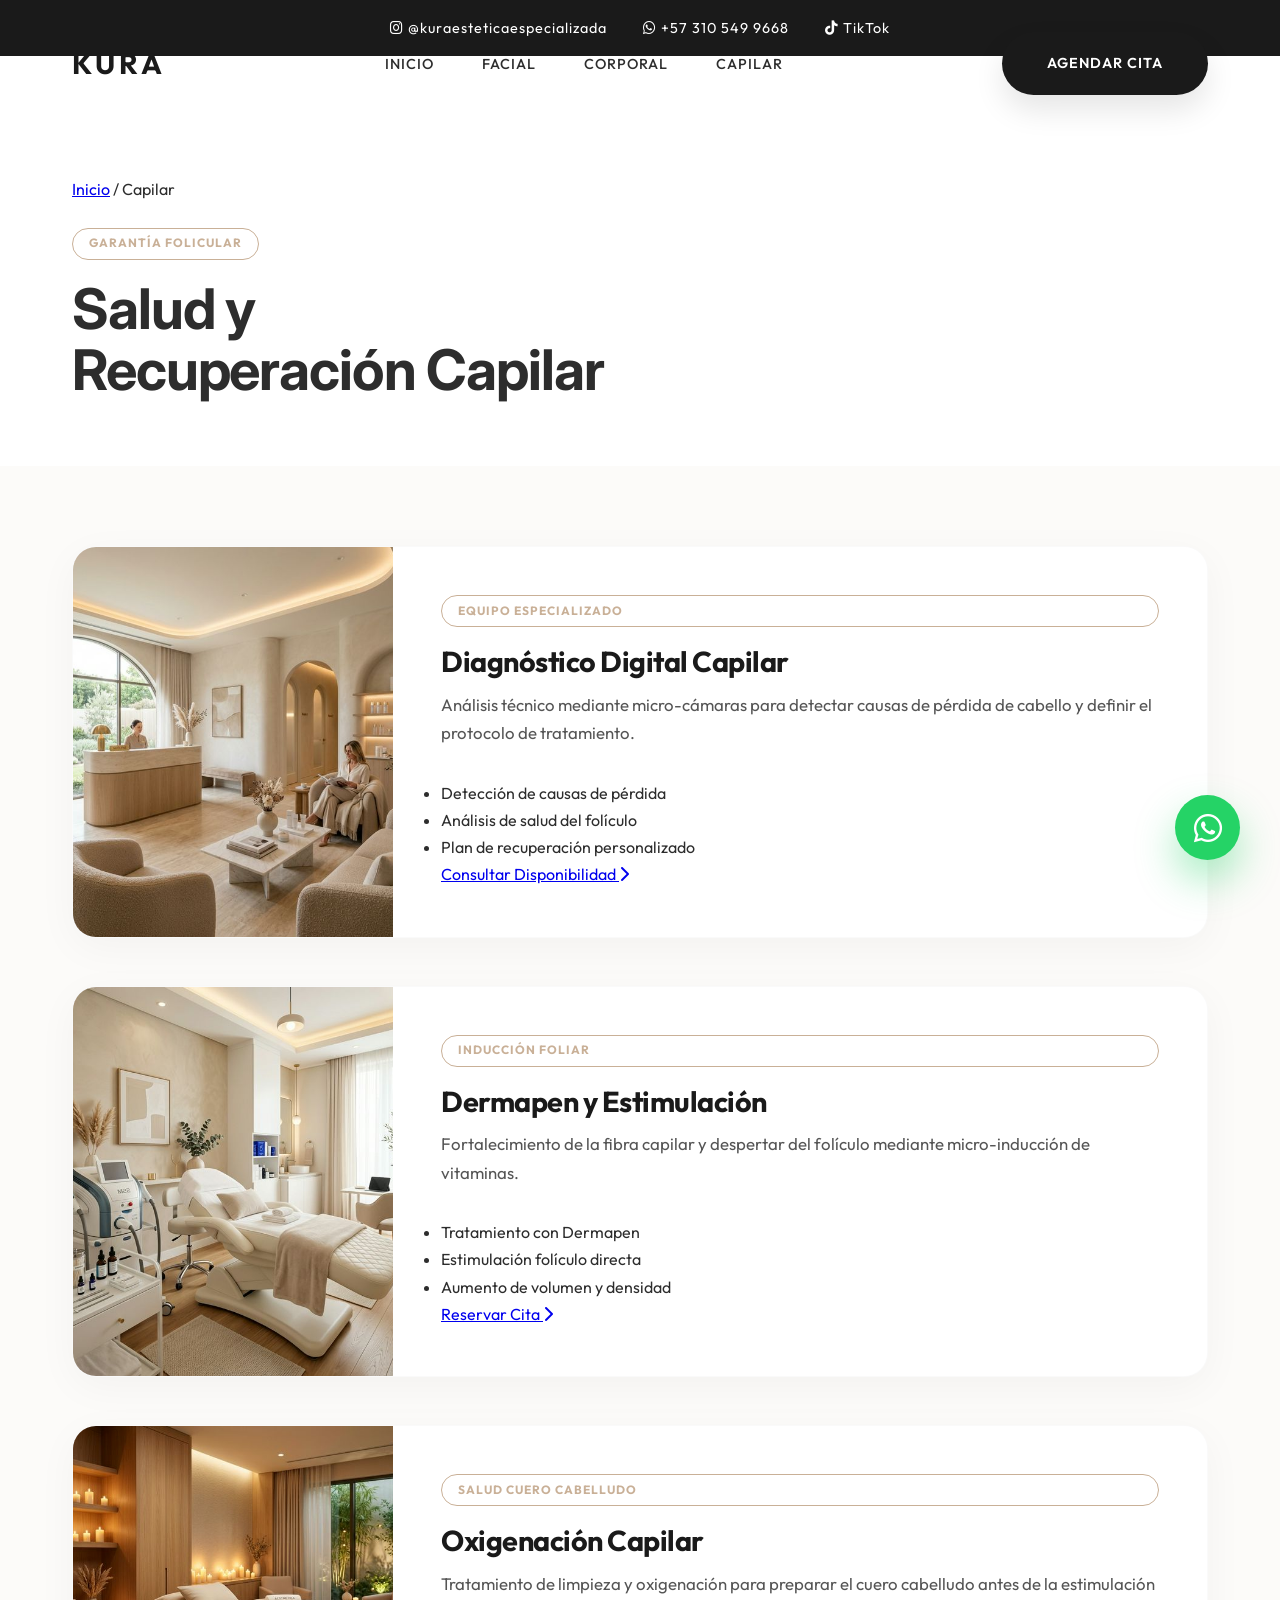
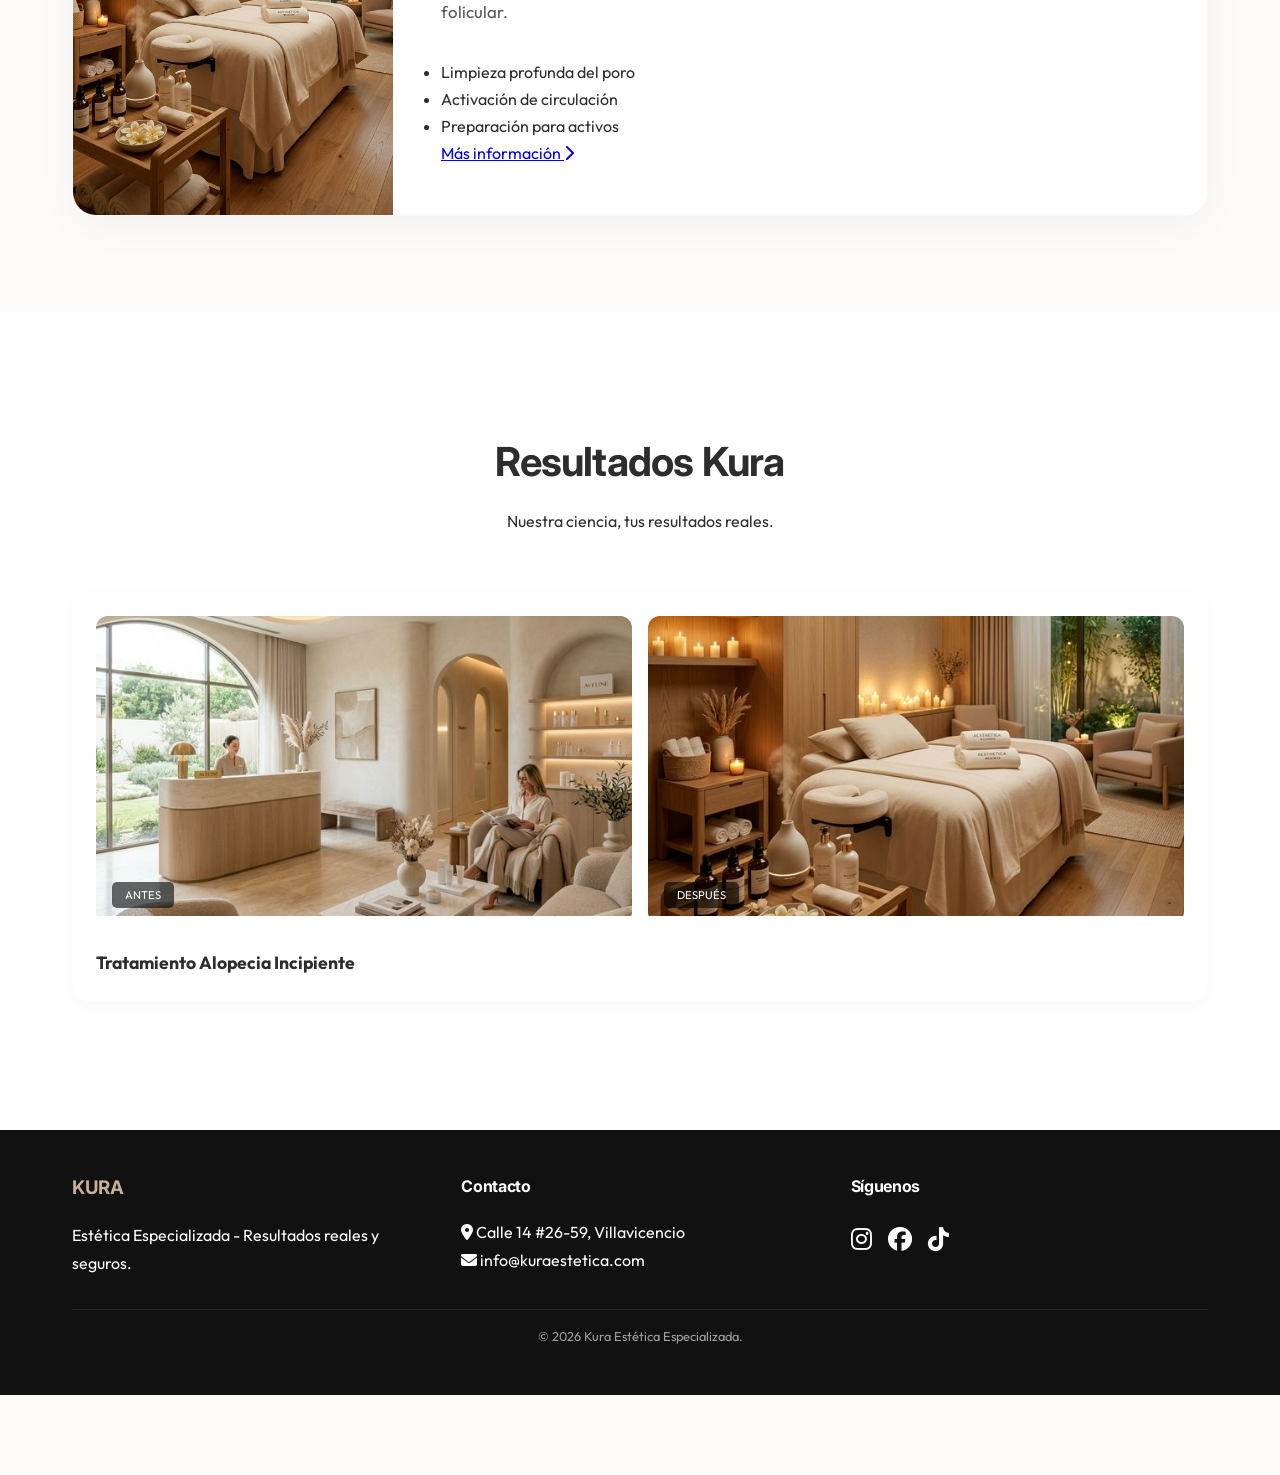
==== commit 5bdee535: "Actualizacion masiva de contenidos portafolio 2026 y nueva seccion de financiacion" ====
--- a/capilar.html
+++ b/capilar.html
@@ -54,46 +54,65 @@
     <section style="padding-top: 2rem;">
         <div class="container">
             <div class="treatment-grid">
-                
-                <!-- Treatment 1 -->
+                              <!-- Treatment 1: Diagnóstico -->
                 <div class="treatment-card-v4 reveal">
                     <div class="card-img-side">
                         <img src="hero.png" alt="Diagnóstico Digital">
                     </div>
                     <div class="card-info-side">
-                        <span class="expert-tag">Ciencia Clínica</span>
+                        <span class="expert-tag">Equipo Especializado</span>
                         <h4>Diagnóstico Digital Capilar</h4>
-                        <p>Análisis profundo del cuero cabelludo mediante micro-cámaras para identificar causas de caída y estado del folículo.</p>
+                        <p>Análisis técnico mediante micro-cámaras para detectar causas de pérdida de cabello y definir el protocolo de tratamiento.</p>
                         <ul class="treatment-features">
-                            <li>Detección de obstrucciones</li>
-                            <li>Medición de densidad real</li>
-                            <li>Plan de bio-estimulación</li>
+                            <li>Detección de causas de pérdida</li>
+                            <li>Análisis de salud del folículo</li>
+                            <li>Plan de recuperación personalizado</li>
                         </ul>
                         <div class="card-footer-v2">
-                            <a href="https://wa.me/573228966569?text=Quiero%20info%20de%20Diagnóstico%20Capilar" class="btn-card-action">Consultar Disponibilidad <i class="fas fa-chevron-right"></i></a>
-                        </div>
-                    </div>
-                </div>
-
-                <!-- Treatment 2 -->
+                            <a href="https://wa.me/573105499668?text=Quiero%20info%20de%20Diagnóstico%20Capilar" class="btn-card-action">Consultar Disponibilidad <i class="fas fa-chevron-right"></i></a>
+                        </div>
+                    </div>
+                </div>
+
+                <!-- Treatment 2: Dermapen y Bioestimulación -->
                 <div class="treatment-card-v4 reveal">
                     <div class="card-img-side">
                         <img src="treatment.png" alt="Dermapen Capilar">
                     </div>
                     <div class="card-info-side">
-                        <span class="expert-tag">Tecnología Top</span>
-                        <h4>Dermapen de Bio-estimulación</h4>
-                        <p>Inducción de principios activos y vitaminas directamente al folículo para despertar el crecimiento y fortalecer la fibra.</p>
+                        <span class="expert-tag">Inducción Foliar</span>
+                        <h4>Dermapen y Estimulación</h4>
+                        <p>Fortalecimiento de la fibra capilar y despertar del folículo mediante micro-inducción de vitaminas.</p>
                         <ul class="treatment-features">
-                            <li>Estimulación celular directa</li>
-                            <li>Vitaminas de alta absorción</li>
-                            <li>Aumento de volumen visible</li>
+                            <li>Tratamiento con Dermapen</li>
+                            <li>Estimulación folículo directa</li>
+                            <li>Aumento de volumen y densidad</li>
                         </ul>
                         <div class="card-footer-v2">
-                            <a href="https://wa.me/573105499668?text=Quiero%20info%20de%20Recuperación%20Capilar" class="btn-card-action">Agendar Diagnóstico <i class="fas fa-chevron-right"></i></a>
-                        </div>
-                    </div>
-                </div>
+                            <a href="https://wa.me/573105499668?text=Quiero%20info%20de%20Estimulacion%20Capilar" class="btn-card-action">Reservar Cita <i class="fas fa-chevron-right"></i></a>
+                        </div>
+                    </div>
+                </div>
+
+                <!-- Treatment 3: Oxigenación -->
+                <div class="treatment-card-v4 reveal">
+                    <div class="card-img-side">
+                        <img src="spa.png" alt="Oxigenación Capilar">
+                    </div>
+                    <div class="card-info-side">
+                        <span class="expert-tag">Salud Cuero Cabelludo</span>
+                        <h4>Oxigenación Capilar</h4>
+                        <p>Tratamiento de limpieza y oxigenación para preparar el cuero cabelludo antes de la estimulación folicular.</p>
+                        <ul class="treatment-features">
+                            <li>Limpieza profunda del poro</li>
+                            <li>Activación de circulación</li>
+                            <li>Preparación para activos</li>
+                        </ul>
+                        <div class="card-footer-v2">
+                            <a href="https://wa.me/573105499668?text=Quiero%20info%20de%20Oxigenacion%20Capilar" class="btn-card-action">Más información <i class="fas fa-chevron-right"></i></a>
+                        </div>
+                    </div>
+                </div>                </div>
 
             </div>
         </div>
@@ -130,6 +149,11 @@
                 <div style="flex: 1; min-width: 200px;">
                     <h3 style="color: var(--secondary-color);">KURA</h3>
                     <p>Estética Especializada - Resultados reales y seguros.</p>
+                </div>
+                <div style="flex: 1; min-width: 200px;">
+                    <h4>Contacto</h4>
+                    <p><i class="fas fa-location-dot"></i> Calle 14 #26-59, Villavicencio</p>
+                    <p><i class="fas fa-envelope"></i> info@kuraestetica.com</p>
                 </div>
                 <div style="flex: 1; min-width: 200px;">
                     <h4>Síguenos</h4>
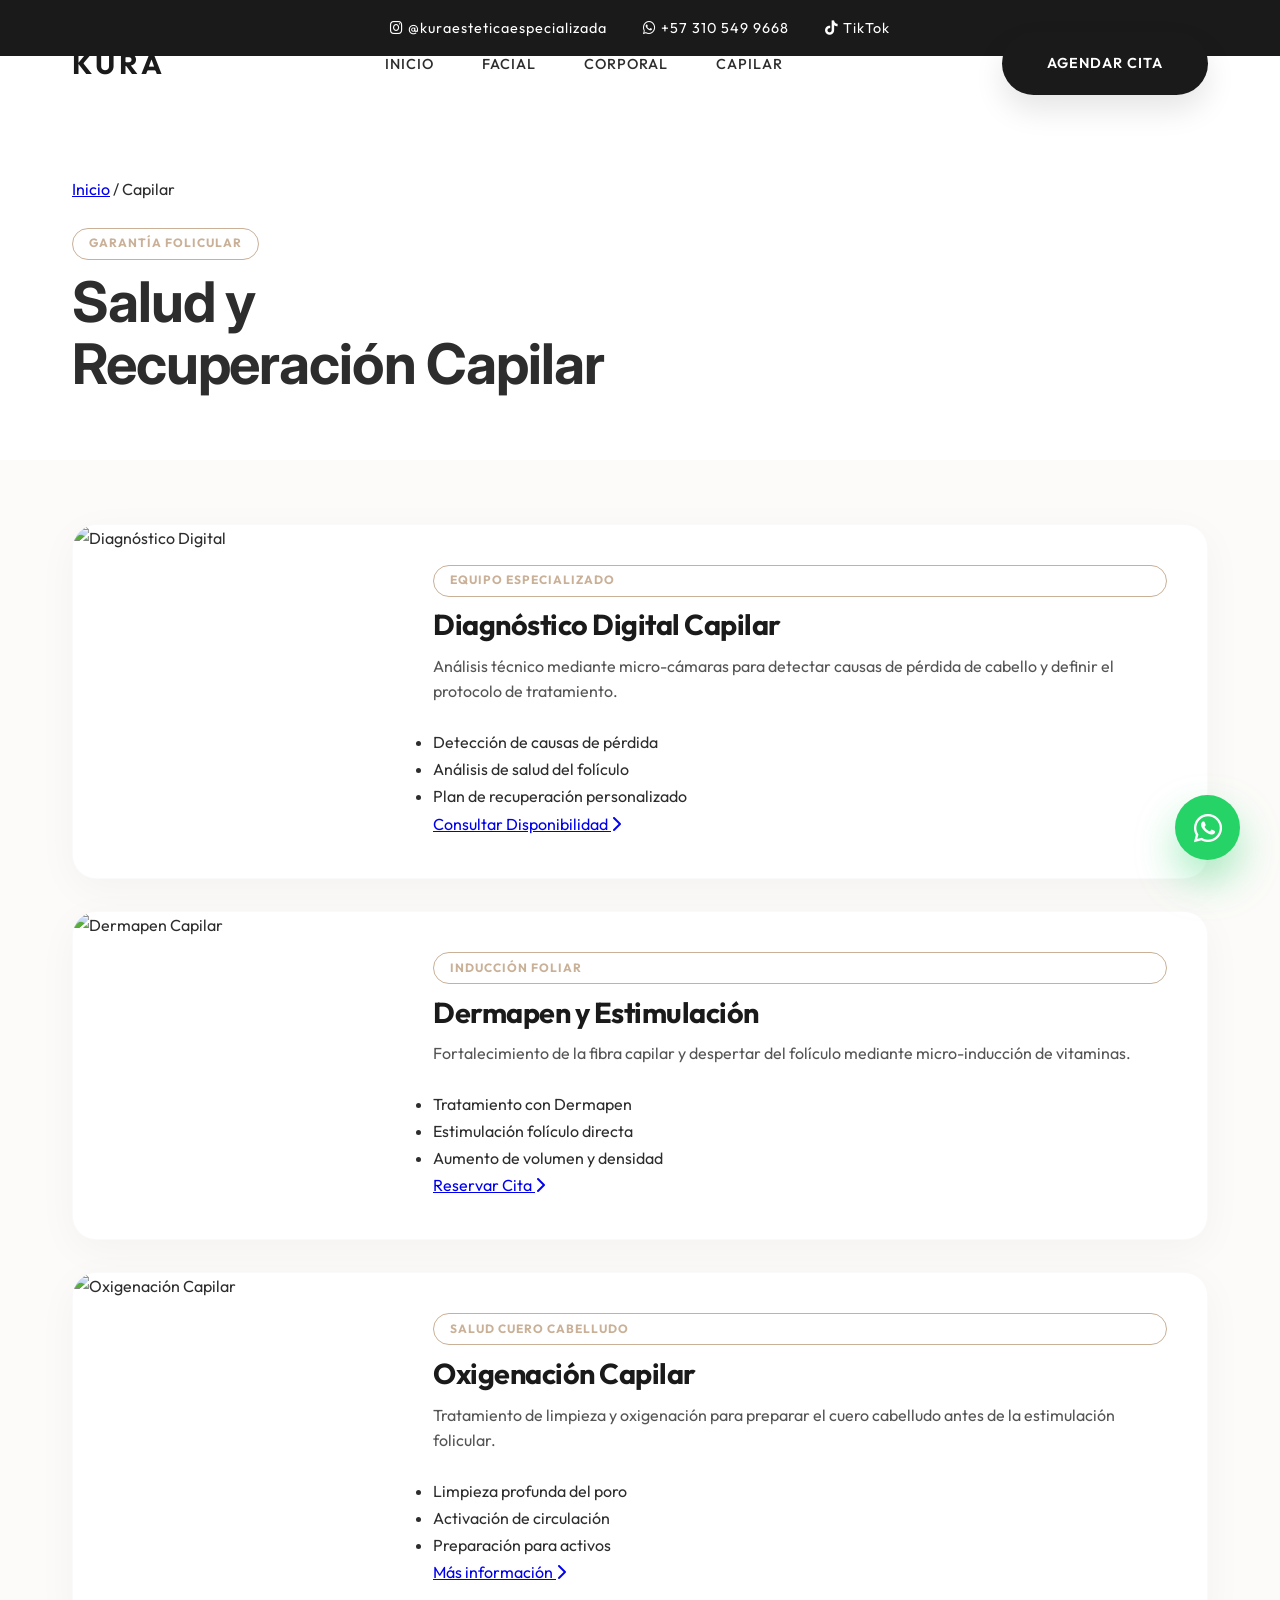
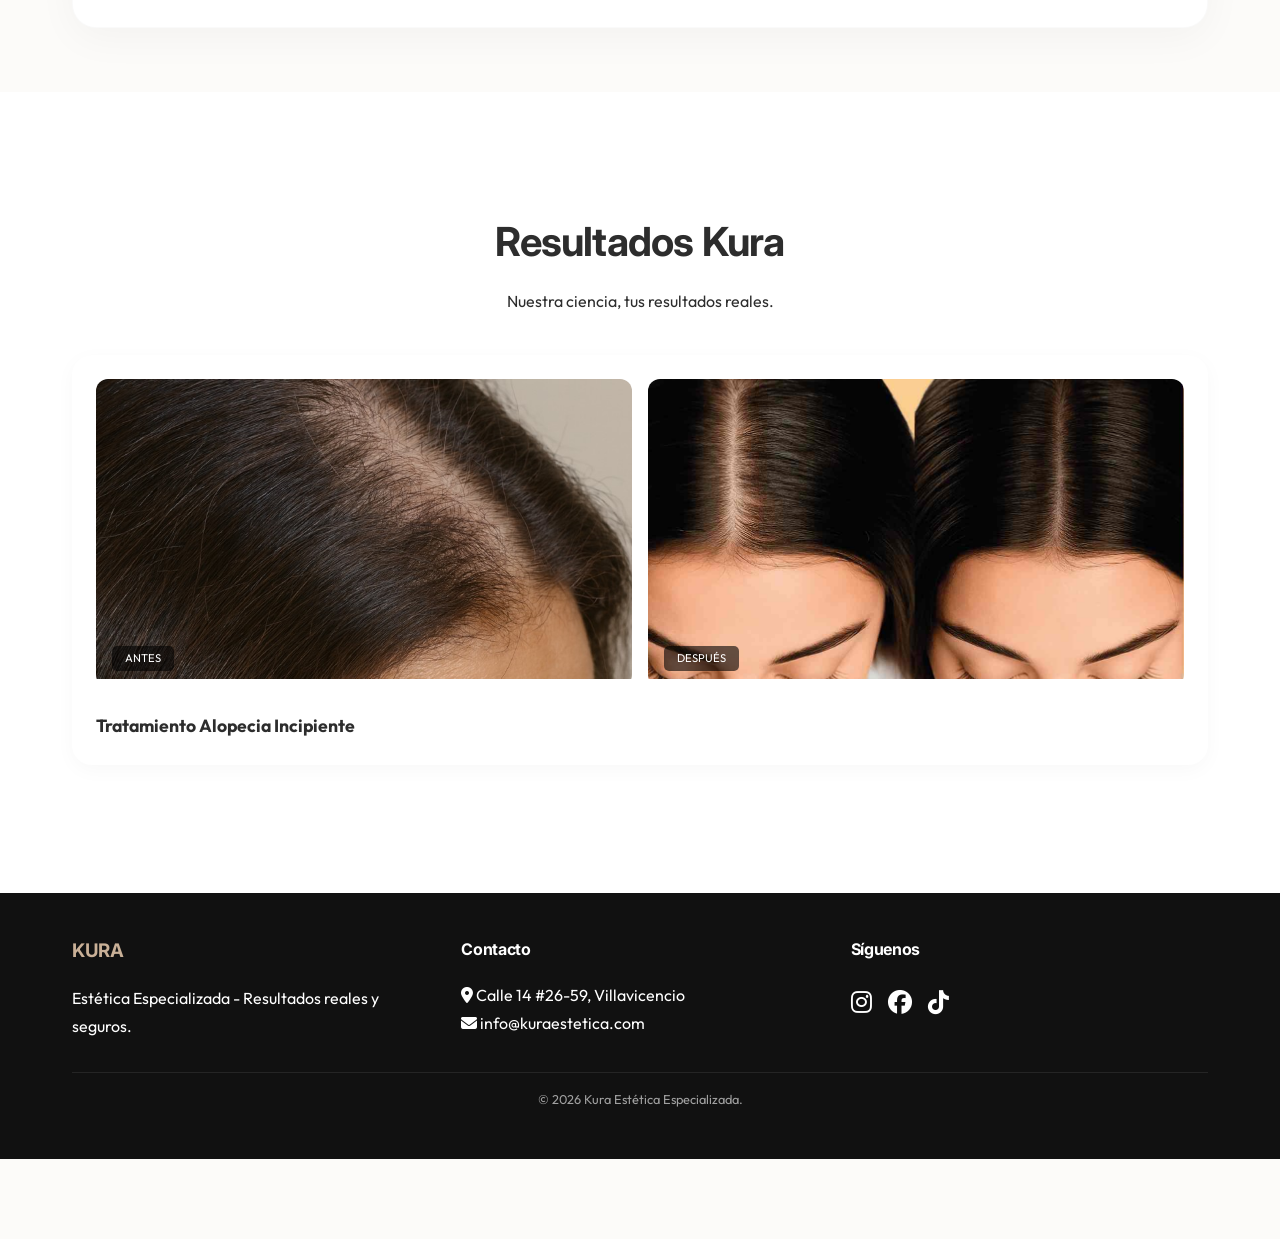
==== commit 75d20307: "Actualizar imágenes con contenido específico de tratamientos Kura - Reemplazar imágenes genéricas po" ====
--- a/capilar.html
+++ b/capilar.html
@@ -57,7 +57,7 @@
                               <!-- Treatment 1: Diagnóstico -->
                 <div class="treatment-card-v4 reveal">
                     <div class="card-img-side">
-                        <img src="hero.png" alt="Diagnóstico Digital">
+                        <img src="Diagnóstico Capilar kura.jpg.jpeg" alt="Diagnóstico Digital">
                     </div>
                     <div class="card-info-side">
                         <span class="expert-tag">Equipo Especializado</span>
@@ -77,7 +77,7 @@
                 <!-- Treatment 2: Dermapen y Bioestimulación -->
                 <div class="treatment-card-v4 reveal">
                     <div class="card-img-side">
-                        <img src="treatment.png" alt="Dermapen Capilar">
+                        <img src="Dermapen Capilar kura.jpg.jpeg" alt="Dermapen Capilar">
                     </div>
                     <div class="card-info-side">
                         <span class="expert-tag">Inducción Foliar</span>
@@ -97,7 +97,7 @@
                 <!-- Treatment 3: Oxigenación -->
                 <div class="treatment-card-v4 reveal">
                     <div class="card-img-side">
-                        <img src="spa.png" alt="Oxigenación Capilar">
+                        <img src="Oxigenación Capilar kura.png" alt="Oxigenación Capilar">
                     </div>
                     <div class="card-info-side">
                         <span class="expert-tag">Salud Cuero Cabelludo</span>
@@ -129,11 +129,11 @@
                 <div class="ba-card reveal">
                     <div class="ba-images">
                         <div class="ba-img">
-                            <img src="hero.png" alt="Antes">
+                            <img src="alopecia parcial incipiente kura antes.jpg.jpeg" alt="Antes">
                             <span class="ba-label">Antes</span>
                         </div>
                         <div class="ba-img">
-                            <img src="spa.png" alt="Después">
+                            <img src="alopecia parcial incipiente kura despues.jpg.jpeg" alt="Después">
                             <span class="ba-label">Después</span>
                         </div>
                     </div>
--- a/style.css
+++ b/style.css
@@ -18,7 +18,6 @@
     margin: 0;
     padding: 0;
     box-sizing: border-box;
-    max-width: 100%;
 }
 
 html {
@@ -31,7 +30,7 @@
     line-height: 1.7;
     background-color: var(--bg-color);
     overflow-x: hidden;
-    width: 100%;
+    width: 100vw;
     position: relative;
     -webkit-font-smoothing: antialiased;
 }
@@ -534,8 +533,8 @@
 .treatment-grid {
     display: flex;
     flex-direction: column;
-    gap: 3rem;
-    margin-top: 3rem;
+    gap: 2rem;
+    margin-top: 2rem;
 }
 
 .treatment-card-v4 {
@@ -568,7 +567,7 @@
 
 .card-info-side {
     flex: 1;
-    padding: 3rem;
+    padding: 2.5rem;
     display: flex;
     flex-direction: column;
     justify-content: center;
@@ -583,10 +582,10 @@
 }
 
 .card-info-side p {
-    font-size: 1.05rem;
+    font-size: 1rem;
     color: #555;
-    line-height: 1.7;
-    margin-bottom: 2rem;
+    line-height: 1.6;
+    margin-bottom: 1.5rem;
 }
 
 .expert-tag {
@@ -598,7 +597,7 @@
     border-radius: 50px;
     font-size: 0.75rem;
     font-weight: 700;
-    margin-bottom: 1.2rem;
+    margin-bottom: 0.8rem;
     text-transform: uppercase;
     letter-spacing: 1px;
 }
@@ -712,11 +711,11 @@
 }
 
 section {
-    padding: 6rem 0; /* Reduced from 8rem */
+    padding: 4rem 0; /* Extremely Compact */
 }
 
 .section-header {
-    margin-bottom: 3.5rem; /* Reduced */
+    margin-bottom: 2.5rem; /* Reduced */
 }
 
 h1 { font-size: 3.5rem; }
@@ -744,6 +743,25 @@
 }
 
 @media (max-width: 768px) {
+    .social-bar {
+        padding: 0.8rem 0;
+    }
+    .social-bar .container {
+        display: flex;
+        flex-wrap: wrap;
+        justify-content: center;
+        gap: 0.5rem 1rem;
+        padding: 0 1rem;
+    }
+    .social-bar a {
+        margin: 0;
+        font-size: 0.75rem;
+    }
+    /* Ocultar TikTok y YouTube en móviles muy pequeños si molestan, 
+       o simplemente dejarlos que envuelvan */
+}
+
+@media (max-width: 768px) {
     .carousel-slide {
         min-width: 100%;
     }
@@ -752,12 +770,26 @@
 /* Responsive Refinement */
 @media (max-width: 768px) {
     .container { 
-        padding: 0 1rem; 
+        padding: 0 1.2rem; 
         text-align: center;
+    }
+    
+    .logo {
+        font-size: 1.4rem;
+        letter-spacing: 2px;
+    }
+
+    .header-cta .btn {
+        padding: 0.8rem 1.5rem;
+        font-size: 0.8rem;
+    }
+
+    header {
+        padding: 1.5rem 0;
     }
     
     section {
-        padding: 3rem 0;
+        padding: 2.5rem 0;
     }
 
     .section-header {
@@ -826,4 +858,24 @@
     .nav-links { 
         display: none; 
     }
-}
+
+    .card-info-side {
+        padding: 1.5rem !important;
+    }
+
+    .btn-card-action {
+        display: flex;
+        width: 100%;
+        justify-content: center;
+        background: var(--secondary-color);
+        color: white !important;
+        padding: 1rem;
+        border-radius: 12px;
+        box-shadow: 0 4px 15px rgba(212, 175, 55, 0.3);
+        font-weight: 700;
+    }
+
+    .treatment-card-v4 {
+        margin-bottom: 1rem;
+    }
+}
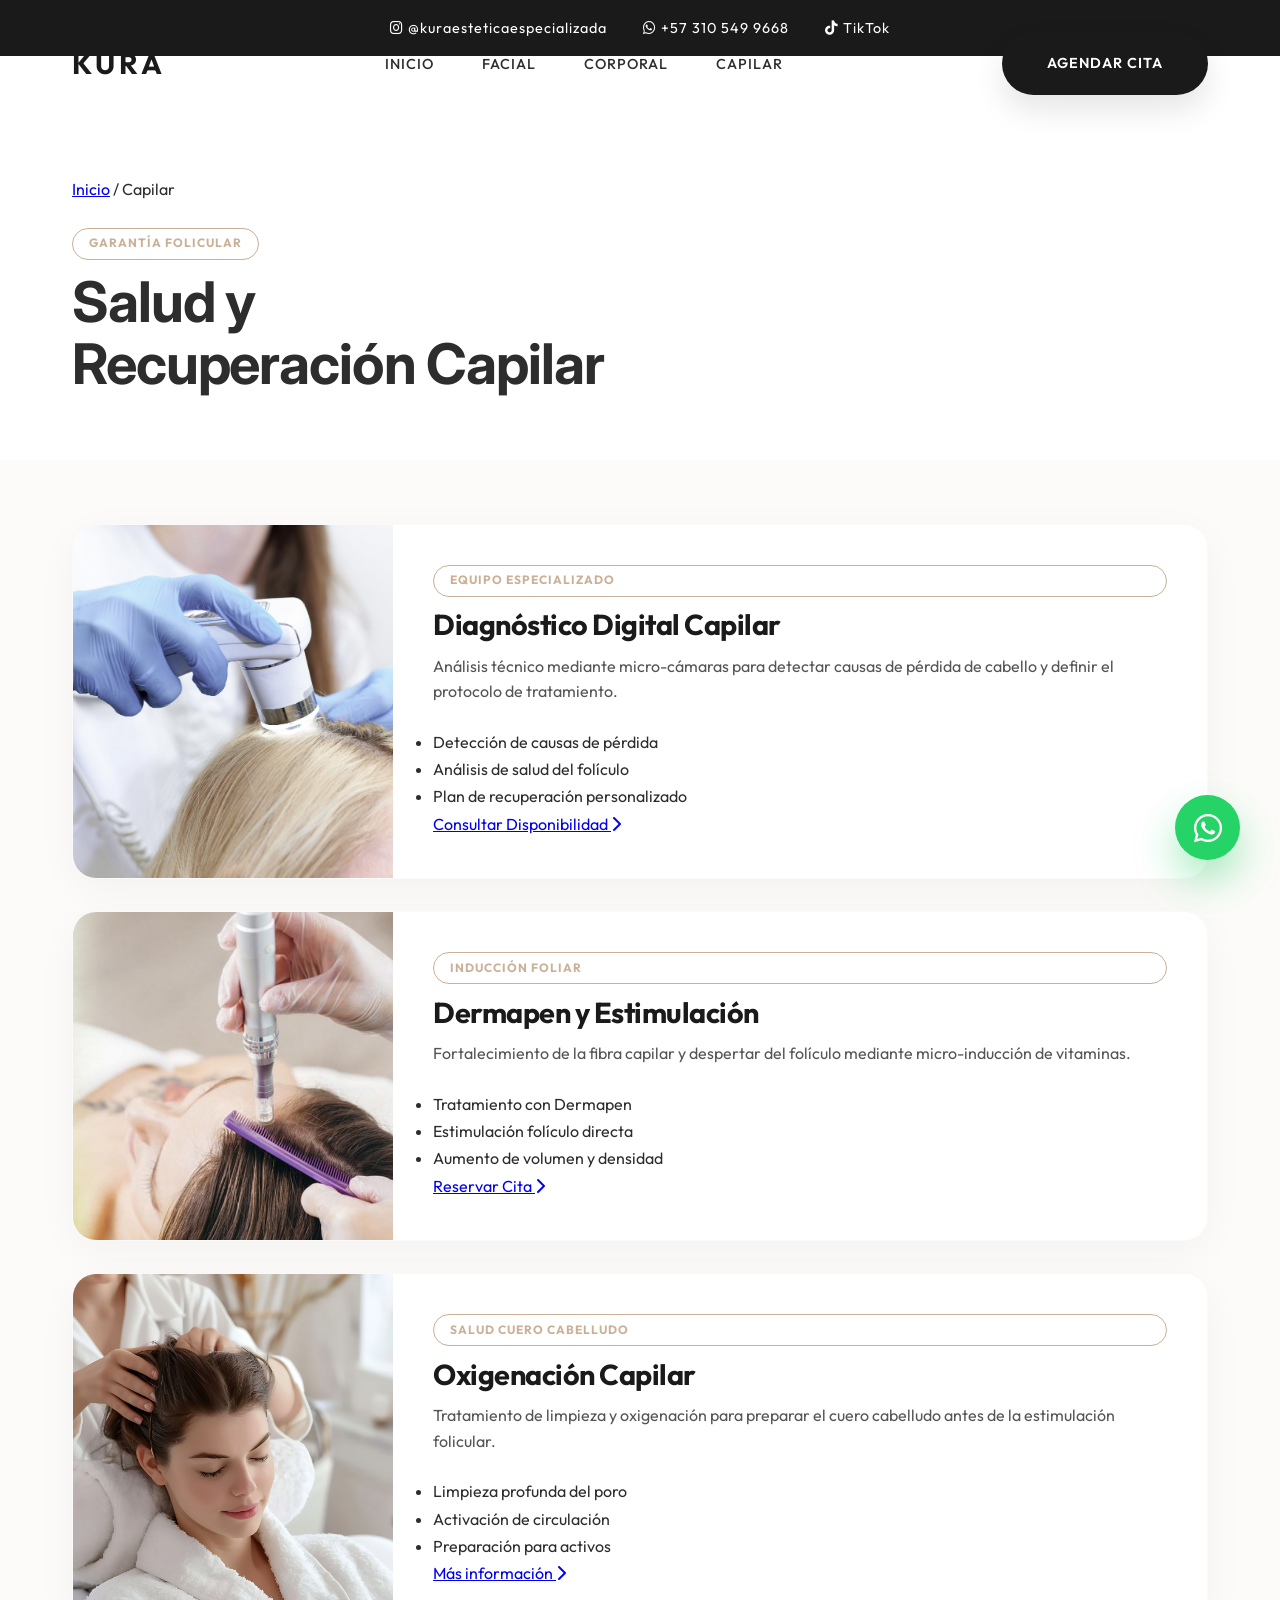
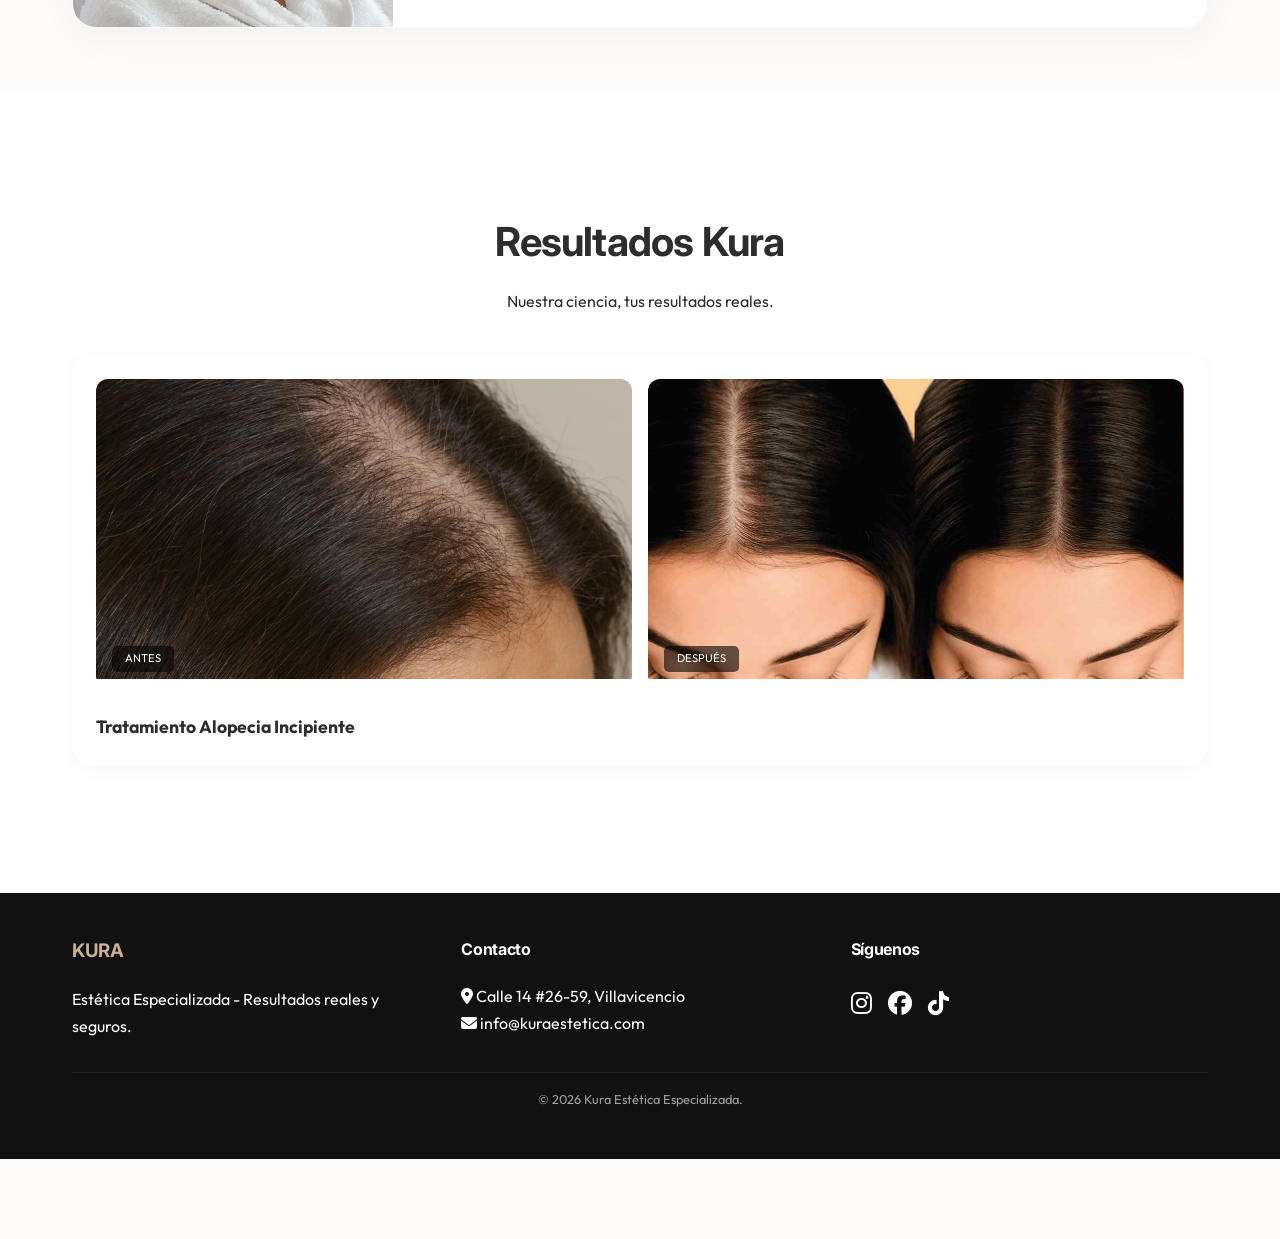
==== commit bd37b485: "Corregir nombres de imagenes en corporal.html - Actualizar Protocolos Prequirurgicos kura.jpg (1).jp" ====
--- a/capilar.html
+++ b/capilar.html
@@ -57,7 +57,7 @@
                               <!-- Treatment 1: Diagnóstico -->
                 <div class="treatment-card-v4 reveal">
                     <div class="card-img-side">
-                        <img src="Diagnóstico Capilar kura.jpg.jpeg" alt="Diagnóstico Digital">
+                        <img src="Diagnóstico Digital Capilar kura.jpg.jpeg" alt="Diagnóstico Digital">
                     </div>
                     <div class="card-info-side">
                         <span class="expert-tag">Equipo Especializado</span>
@@ -77,7 +77,7 @@
                 <!-- Treatment 2: Dermapen y Bioestimulación -->
                 <div class="treatment-card-v4 reveal">
                     <div class="card-img-side">
-                        <img src="Dermapen Capilar kura.jpg.jpeg" alt="Dermapen Capilar">
+                        <img src="Dermapen-capilar_kura.jpg.jpeg" alt="Dermapen Capilar">
                     </div>
                     <div class="card-info-side">
                         <span class="expert-tag">Inducción Foliar</span>
@@ -97,7 +97,7 @@
                 <!-- Treatment 3: Oxigenación -->
                 <div class="treatment-card-v4 reveal">
                     <div class="card-img-side">
-                        <img src="Oxigenación Capilar kura.png" alt="Oxigenación Capilar">
+                        <img src="Oxigenación Capilar.png" alt="Oxigenación Capilar">
                     </div>
                     <div class="card-info-side">
                         <span class="expert-tag">Salud Cuero Cabelludo</span>
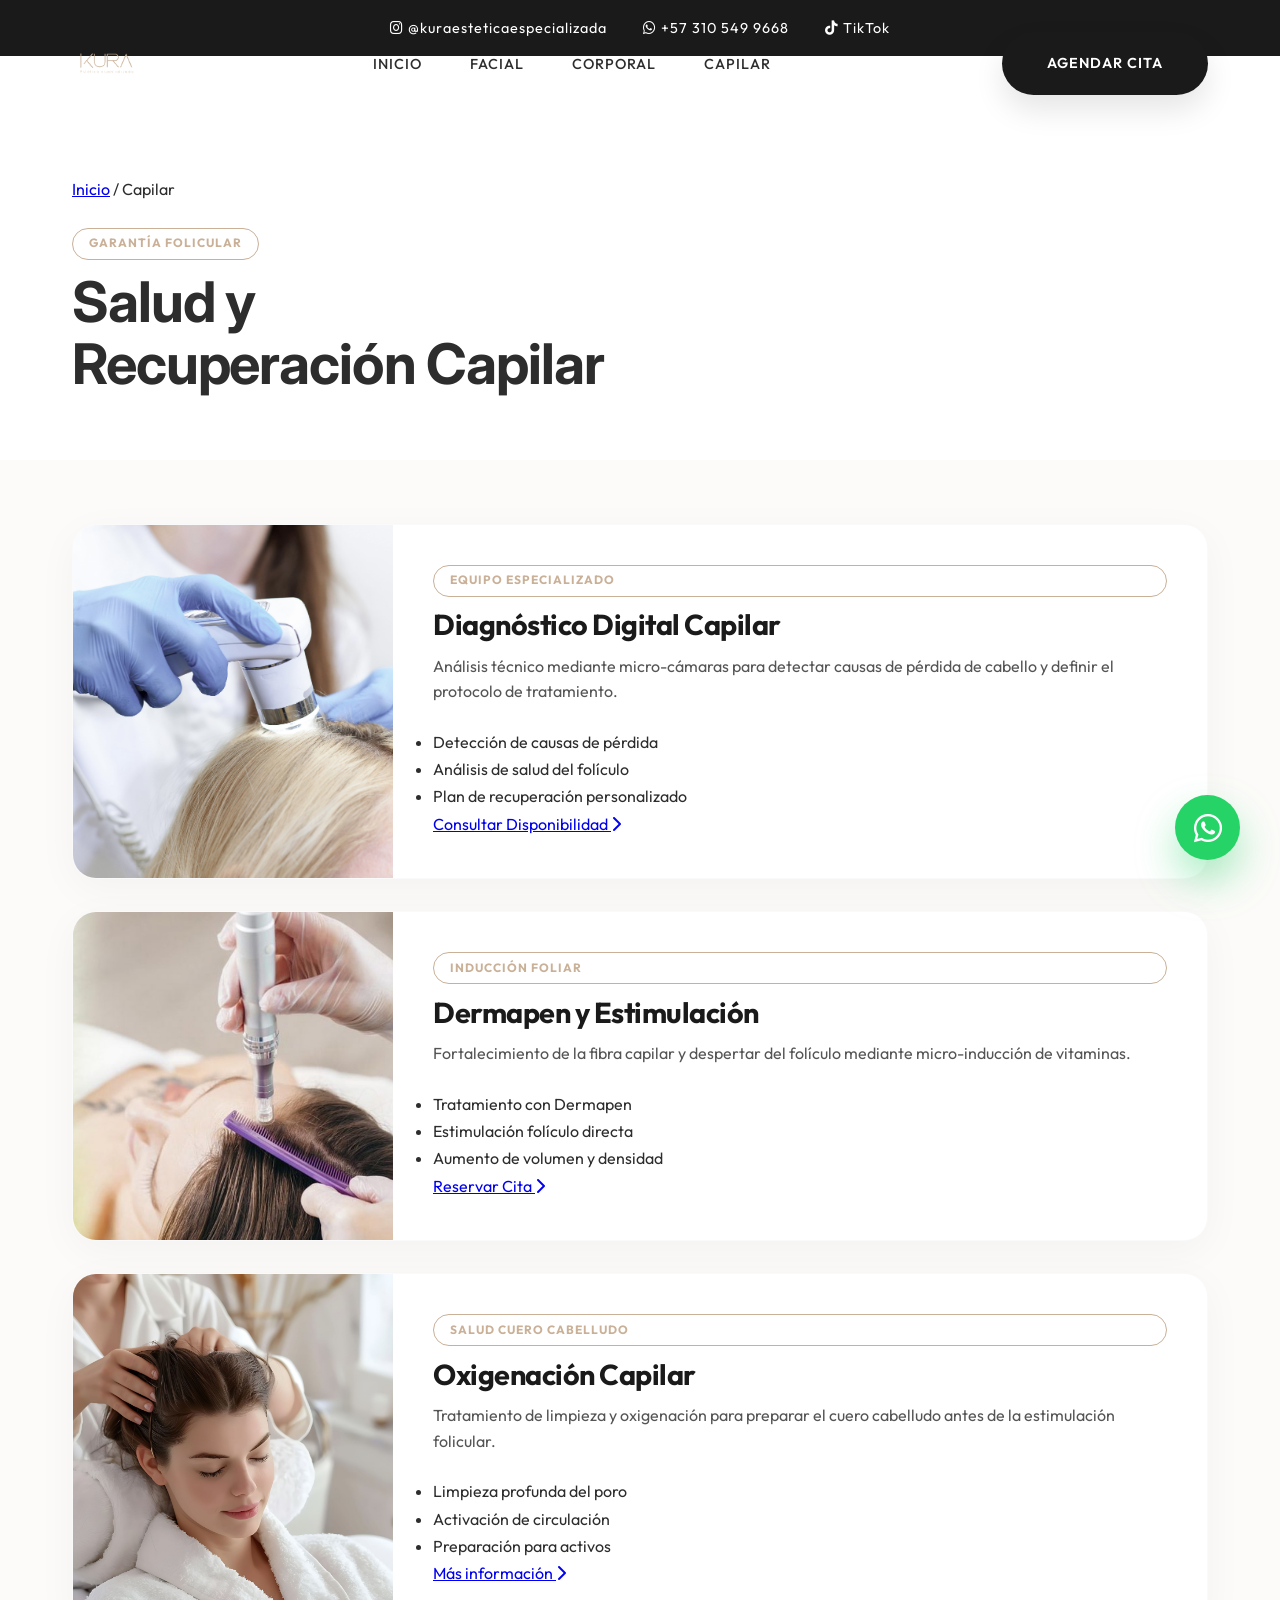
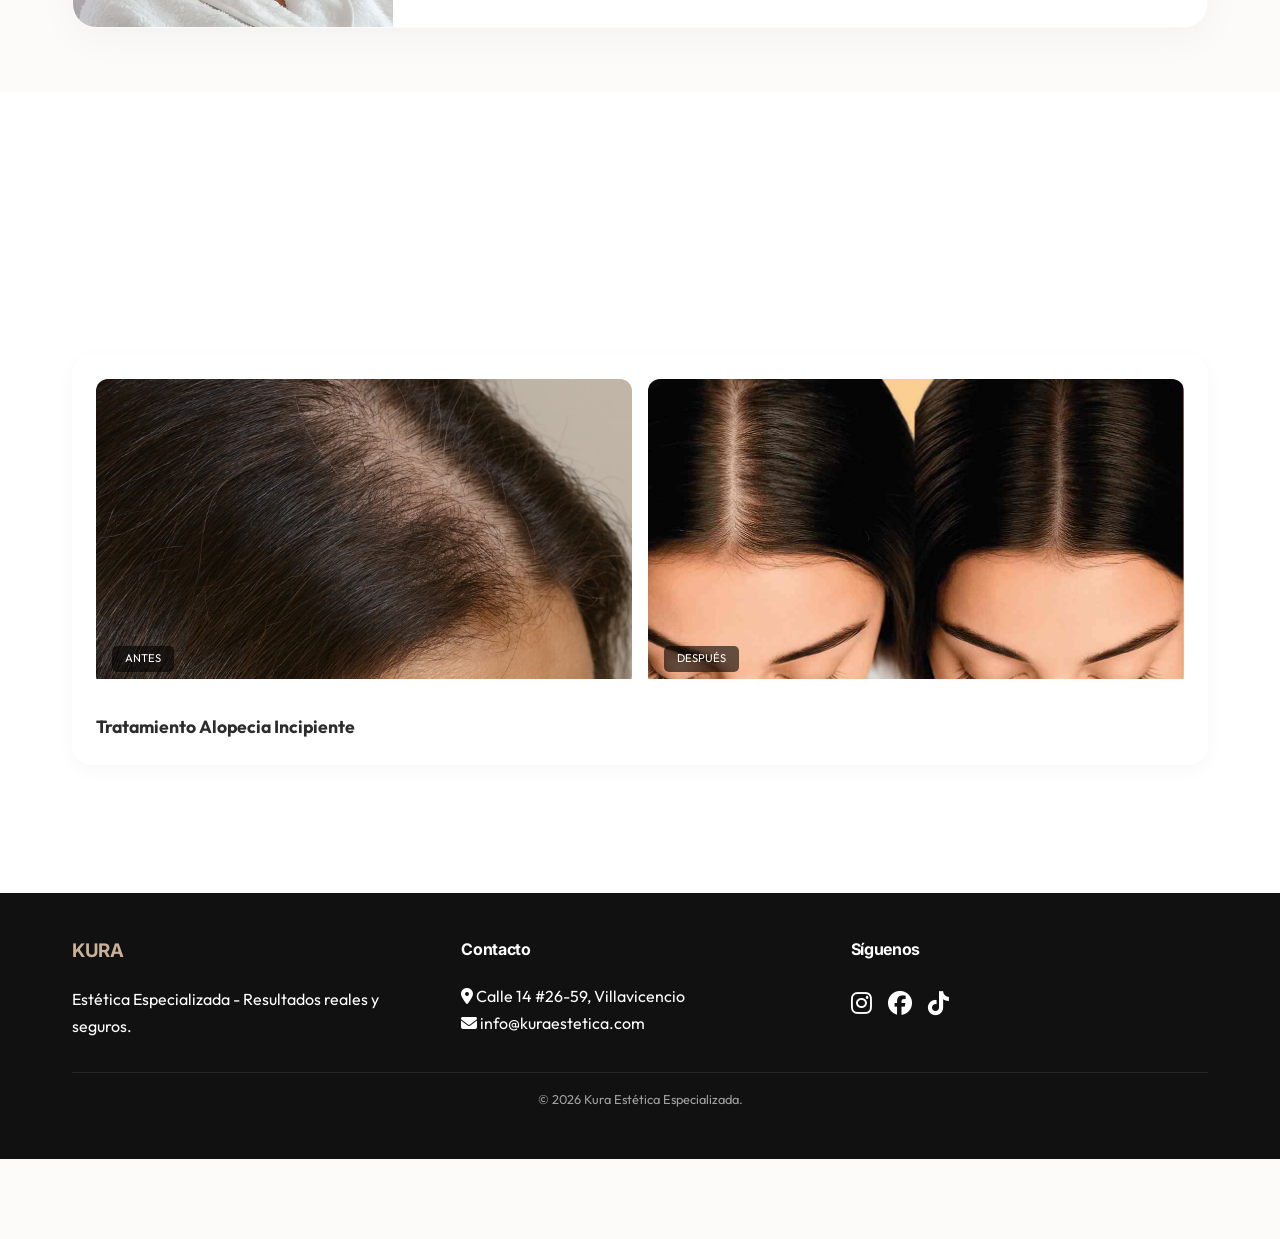
==== commit 5df1b9f9: "feat: Integrar nuevos logos en menú y hero section" ====
--- a/capilar.html
+++ b/capilar.html
@@ -20,10 +20,13 @@
     </div>
 
     <!-- Header -->
-    <header id="header">
+    <header id="header" class="header-light">
         <div class="container">
             <nav>
-                <a href="index.html" class="logo">KURA</a>
+                <a href="index.html" class="logo">
+                    <img src="logo en blanco.png" alt="Kura Estética" class="logo-img logo-blanco">
+                    <img src="logo en cafe.png" alt="Kura Estética" class="logo-img logo-cafe">
+                </a>
                 <ul class="nav-links">
                     <li><a href="index.html">Inicio</a></li>
                     <li><a href="facial.html">Facial</a></li>
--- a/style.css
+++ b/style.css
@@ -82,6 +82,31 @@
     color: var(--primary-color);
     letter-spacing: 4px;
     text-transform: uppercase;
+    display: flex;
+    align-items: center;
+}
+
+.logo-img {
+    height: 45px;
+    width: auto;
+}
+
+.logo-blanco {
+    display: block;
+}
+
+.logo-cafe {
+    display: none;
+}
+
+header.scrolled .logo-blanco,
+header.header-light .logo-blanco {
+    display: none;
+}
+
+header.scrolled .logo-cafe,
+header.header-light .logo-cafe {
+    display: block;
 }
 
 .nav-links {
@@ -165,6 +190,20 @@
 .hero h1 {
     font-size: 5rem;
     margin-bottom: 1.5rem;
+}
+
+.hero-logo {
+    height: 100px;
+    width: auto;
+    margin-bottom: 2rem;
+    object-fit: contain;
+}
+
+@media (max-width: 768px) {
+    .hero-logo {
+        height: 70px;
+        margin-bottom: 1.5rem;
+    }
 }
 
 .hero h1 span {
